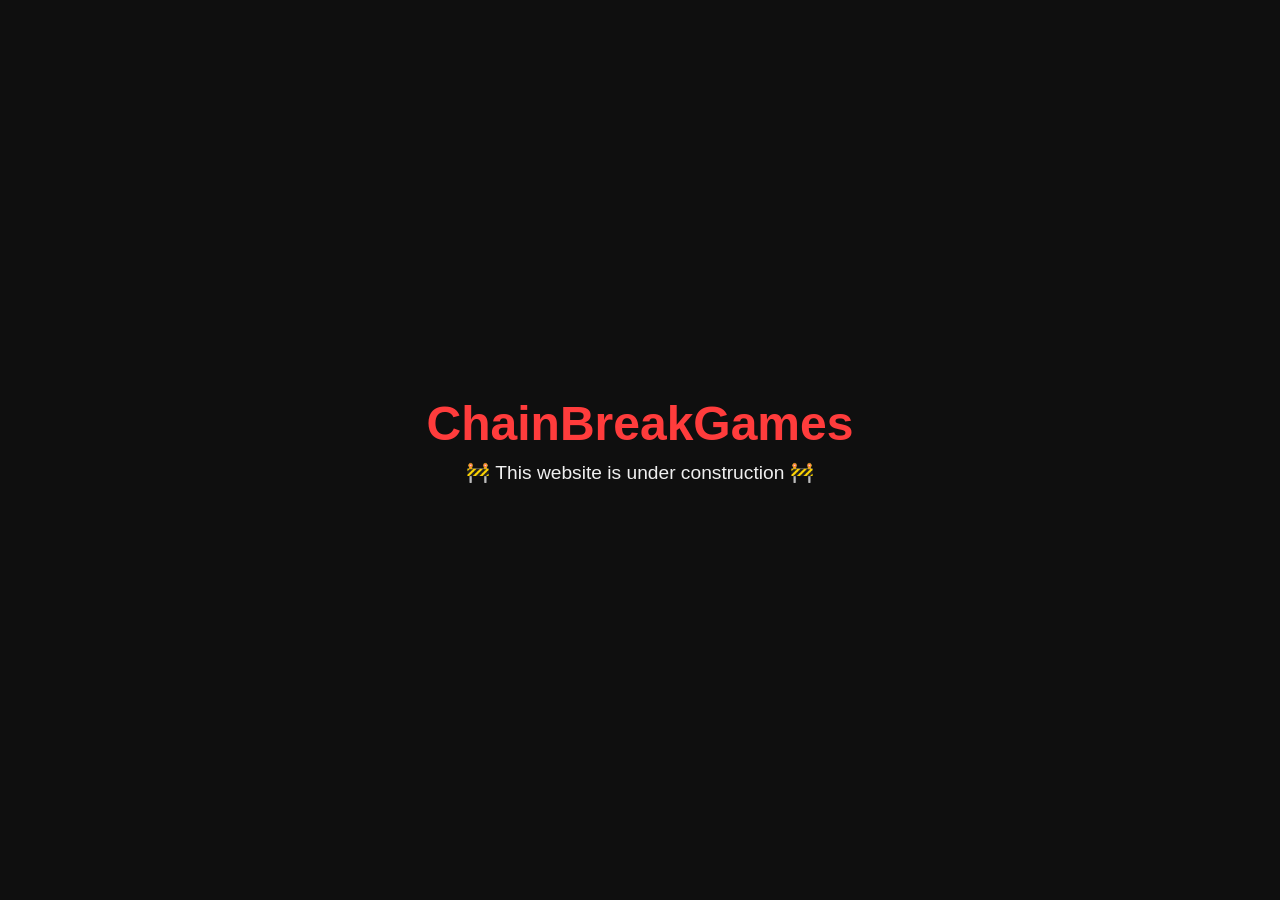
==== index.html @ bbbb52c6 "Create index.html" ====
<!DOCTYPE html>
<html lang="en">
<head>
  <meta charset="UTF-8" />
  <meta name="viewport" content="width=device-width, initial-scale=1.0"/>
  <title>ChainBreakGames | Under Construction</title>
  <style>
    body {
      margin: 0;
      font-family: Arial, sans-serif;
      background: #0f0f0f;
      color: #f0f0f0;
      display: flex;
      justify-content: center;
      align-items: center;
      height: 100vh;
      flex-direction: column;
    }

    h1 {
      font-size: 3em;
      margin: 0;
      color: #ff3c3c;
    }

    p {
      font-size: 1.2em;
      margin-top: 10px;
    }

    .blinker {
      animation: blink 1.2s infinite;
    }

    @keyframes blink {
      0%, 100% { opacity: 1; }
      50% { opacity: 0; }
    }
  </style>
</head>
<body>
  <h1>ChainBreakGames</h1>
  <p class="blinker">🚧 This website is under construction 🚧</p>
</body>
</html>
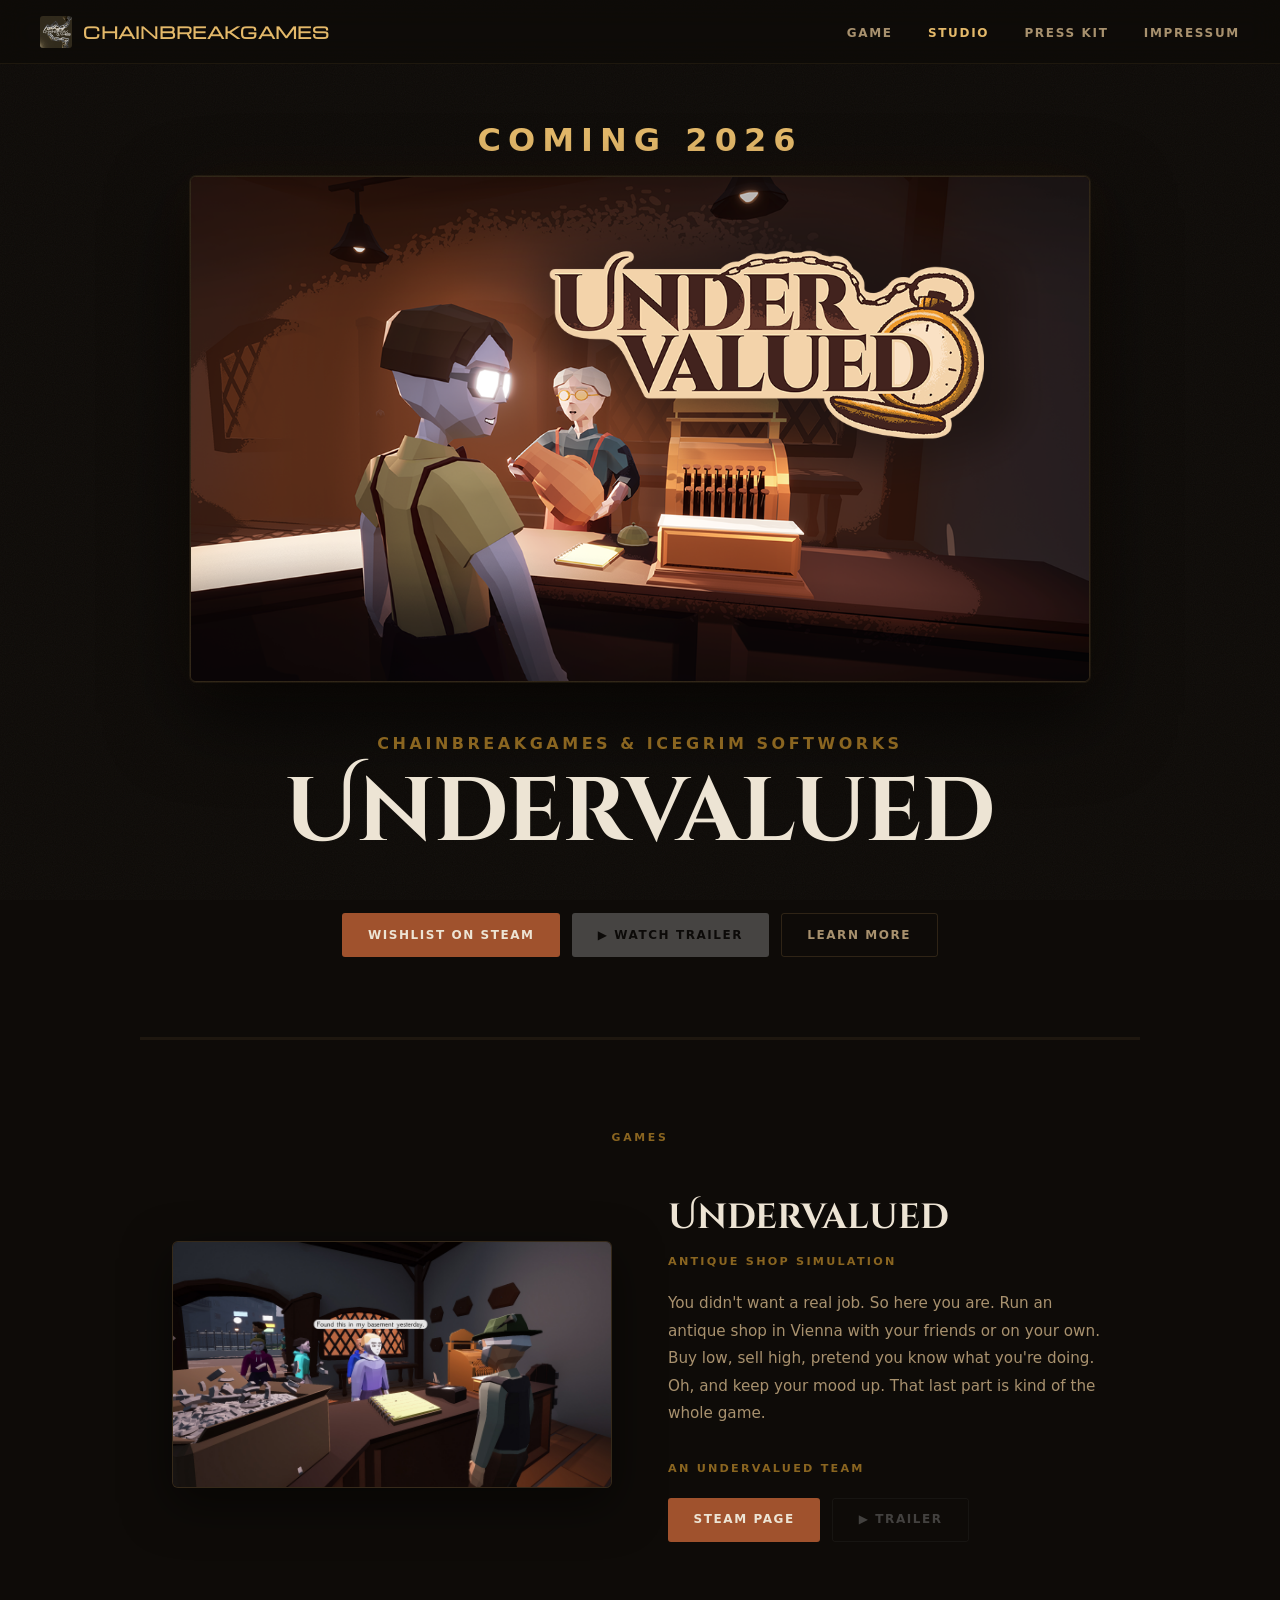
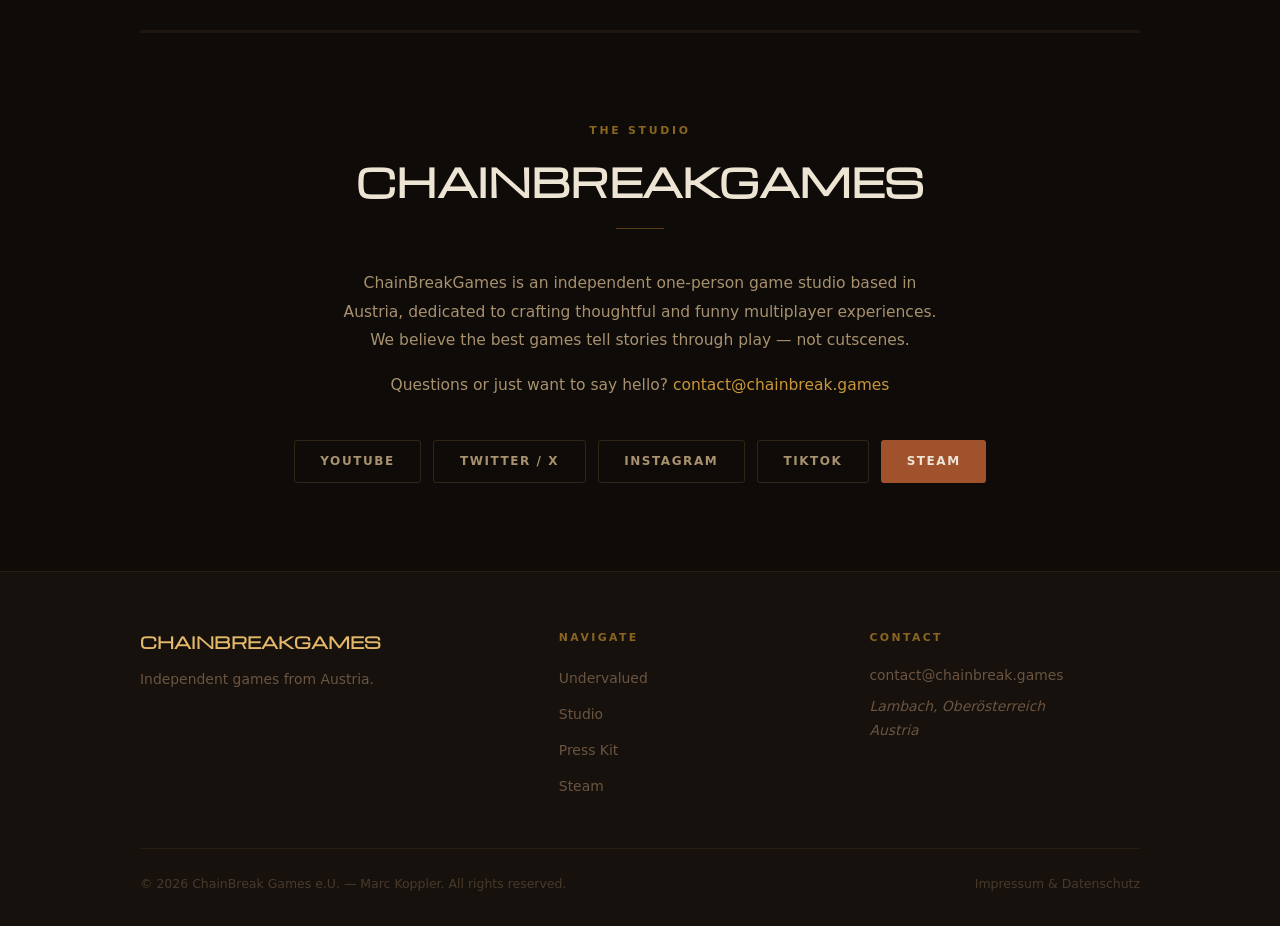
==== commit c4edc369: "Prepare for game announcement" ====
--- a/index.html
+++ b/index.html
@@ -2,44 +2,199 @@
 <html lang="en">
 <head>
   <meta charset="UTF-8" />
-  <meta name="viewport" content="width=device-width, initial-scale=1.0"/>
-  <title>ChainBreakGames | Under Construction</title>
-  <style>
-    body {
-      margin: 0;
-      font-family: Arial, sans-serif;
-      background: #0f0f0f;
-      color: #f0f0f0;
-      display: flex;
-      justify-content: center;
-      align-items: center;
-      height: 100vh;
-      flex-direction: column;
-    }
-
-    h1 {
-      font-size: 3em;
-      margin: 0;
-      color: #ff3c3c;
-    }
-
-    p {
-      font-size: 1.2em;
-      margin-top: 10px;
-    }
-
-    .blinker {
-      animation: blink 1.2s infinite;
-    }
-
-    @keyframes blink {
-      0%, 100% { opacity: 1; }
-      50% { opacity: 0; }
-    }
-  </style>
+  <meta name="viewport" content="width=device-width, initial-scale=1.0" />
+  <title>ChainBreakGames — Indie Game Studio</title>
+  <meta name="description" content="ChainBreak Games e.U. is an independent game studio from Austria. Makers of Undervalued — an antique shop simulation game." />
+  <meta name="author" content="Marc Koppler — ChainBreak Games e.U." />
+
+  <!-- Open Graph (Steam / social link previews) -->
+  <meta property="og:title"       content="CHAINBREAKGAMES" />
+  <meta property="og:description" content="Independent game studio from Austria. Makers of Undervalued." />
+  <meta property="og:image"       content="assets/banner-16x9.png" />
+  <meta property="og:type"        content="website" />
+
+  <!-- Icons -->
+  <link rel="icon"             type="image/png" sizes="32x32" href="assets/cbg-logo-simple.png" />
+  <link rel="apple-touch-icon"                               href="assets/cbg-logo-simple.png" />
+
+  <link rel="stylesheet" href="css/style.css" />
 </head>
+
 <body>
-  <h1>ChainBreakGames</h1>
-  <p class="blinker">🚧 This website is under construction 🚧</p>
+
+<!-- ══════════════════════════════════
+     NAV
+══════════════════════════════════ -->
+<nav class="nav" aria-label="Main navigation">
+  <a href="index.html" class="nav__logo" aria-label="ChainBreakGames — home">
+    <img src="assets/cbg-logo.png" alt="" class="nav__logo-img"
+         onerror="this.outerHTML='<div class=\'nav__logo-img nav__logo-img--fallback\'>CBG</div>'" />
+    <span class="nav__logo-text company-name">CHAINBREAKGAMES</span>
+  </a>
+
+  <ul class="nav__links" role="list">
+    <li><a href="#game">Game</a></li>
+    <li><a href="#about">Studio</a></li>
+    <li><a href="presskit.html">Press Kit</a></li>
+    <li><a href="impressum.html">Impressum</a></li>
+  </ul>
+
+  <button class="nav__hamburger" aria-label="Toggle menu" aria-expanded="false">
+    <span></span><span></span><span></span>
+  </button>
+</nav>
+
+
+<!-- ══════════════════════════════════
+     HERO
+══════════════════════════════════ -->
+<main>
+  <section class="hero" aria-label="Hero — Undervalued">
+    <h1 class="hero__announcement fade-up delay-1">Coming 2026</h1>
+
+    <div class="hero__banner fade-up">
+      <img src="assets/undervalued_game_banner.png" alt="Undervalued — antique shop game"
+           onerror="this.parentNode.innerHTML='<div class=\'hero__banner-placeholder\'><span>Game Banner</span><span style=\'font-size:0.7rem;opacity:0.4;letter-spacing:0.12em;\'>assets/banner-16x9.png</span></div>'" />
+    </div>
+
+    <p class="hero__eyebrow fade-up delay-1">CHAINBREAKGAMES &amp; Icegrim Softworks</p>
+    <h1 class="hero__title fade-up delay-2 game-name">Undervalued</h1>
+    <p class="hero__tagline fade-up delay-3">
+      
+    </p>
+
+    <div class="hero__ctas fade-up delay-4">
+      <a href="https://store.steampowered.com/app/4747920/Undervalued" class="btn btn--steam">
+        Wishlist on Steam
+      </a>
+      <!--TODO Implement Trailer-->
+      <a href="#" class="btn btn--primary disabled">
+        ▶ Watch Trailer
+      </a>
+      <a href="#game" class="btn btn--ghost">
+        Learn More
+      </a>
+    </div>
+
+  </section>
+
+  <hr class="section__rule" />
+
+  <!-- ══════════════════════════════════
+       GAME
+  ══════════════════════════════════ -->
+  <section class="section" id="game" aria-label="Undervalued — game details">
+    <p class="section__label">Games</p>
+
+    <div class="game__layout">
+      <div class="game__image-wrap">
+        <img src="assets/undervalued-screenshot.jpg" alt="Undervalued gameplay screenshot"
+             onerror="this.parentNode.innerHTML='<div class=\'game__image-placeholder\'><span>Screenshot</span><span style=\'font-size:0.7rem;opacity:0.4;letter-spacing:0.12em;\'>assets/screenshot-01.png</span></div>'" />
+      </div>
+
+      <div>
+        <h3 class="game__title game-name">Undervalued</h3>
+        <p class="game__genre">Antique Shop Simulation</p>
+        <p class="game__desc">
+          You didn't want a real job.
+          So here you are. Run an antique shop in Vienna with your friends or on your own.
+          Buy low, sell high, pretend you know what you're doing.
+          Oh, and keep your mood up. That last part is kind of the whole game.
+        </p>
+        <p class="game__genre">An Undervalued Team</p>
+        <div class="game__ctas">
+          <a href="https://store.steampowered.com/app/4747920/Undervalued" class="btn btn--steam">
+            Steam Page
+          </a>
+          <a href="#" class="btn btn--ghost disabled">▶ Trailer</a>
+        </div>
+      </div>
+    </div>
+  </section>
+
+  <hr class="section__rule" />
+
+  <!-- ══════════════════════════════════
+       ABOUT
+  ══════════════════════════════════ -->
+  <section class="section" id="about" aria-label="About CHAINBREAKGAMES">
+    <p class="section__label">The Studio</p>
+    <h2 class="section__title company-name">CHAINBREAKGAMES</h2>
+    <div class="divider"></div>
+
+    <p class="about__body">
+      ChainBreakGames is an independent one-person game studio based in Austria,
+      dedicated to crafting thoughtful and funny multiplayer experiences. We believe
+      the best games tell stories through play — not cutscenes.
+    </p>
+    <p class="about__body">
+      Questions or just want to say hello?
+      <a href="mailto:contact@chainbreak.games" class="about__contact-link">contact@chainbreak.games</a>
+    </p>
+
+    <div class="about__socials">
+      <a href="https://www.youtube.com/@ChainBreakGames" class="btn btn--ghost">
+        Youtube
+      </a>
+      <a href="https://x.com/ChainBreakAT" class="btn btn--ghost">
+        Twitter / X
+      </a>
+      <a href="#" class="btn btn--ghost">
+        Instagram
+      </a>
+      <a href="https://www.tiktok.com/@chainbreakgames" class="btn btn--ghost">
+        TikTok
+      </a>
+      <a href="https://store.steampowered.com/app/4747920/Undervalued" class="btn btn--steam">
+        STEAM
+      </a>
+    </div>
+  </section>
+
+</main>
+
+
+<!-- ══════════════════════════════════
+     FOOTER
+══════════════════════════════════ -->
+<footer class="footer">
+  <div class="footer__inner">
+
+    <div class="footer__col">
+      <div class="footer__logo">
+        <span class="footer__logo-text company-name">CHAINBREAKGAMES</span>
+      </div>
+      <p class="footer__tagline">Independent games from Austria.</p>
+    </div>
+
+    <div class="footer__col">
+      <h4>Navigate</h4>
+      <ul>
+        <li><a href="#game">Undervalued</a></li>
+        <li><a href="#about">Studio</a></li>
+        <li><a href="presskit.html">Press Kit</a></li>
+        <li><a href="#">Steam</a></li>
+      </ul>
+    </div>
+
+    <div class="footer__col">
+      <h4>Contact</h4>
+      <p>
+        <a href="mailto:contact@chainbreak.games">contact@chainbreak.games</a>
+      </p>
+      <p style="margin-top:0.5rem; font-style:italic;">
+        Lambach, Oberösterreich<br />Austria
+      </p>
+    </div>
+
+  </div>
+
+  <div class="footer__bottom">
+    <p>© <span id="copyright-year"></span> ChainBreak Games e.U. — Marc Koppler. All rights reserved.</p>
+    <a href="impressum.html">Impressum &amp; Datenschutz</a>
+  </div>
+</footer>
+
+<script src="js/main.js"></script>
 </body>
 </html>
--- a/css/style.css
+++ b/css/style.css
@@ -0,0 +1,715 @@
+/* ═══════════════════════════════════════════════════════
+   ChainBreak Games — style.css
+   ═══════════════════════════════════════════════════════
+
+   FONTS
+   ─────
+   Replace the two @font-face blocks (or Google Fonts imports)
+   below with your actual typefaces.
+
+   DISPLAY_FONT  → used for headings, titles, game name
+   BODY_FONT     → used for all body copy, nav, buttons
+
+   Example (Google Fonts):
+     @import url('https://fonts.googleapis.com/css2?family=YourFont:wght@400;600&display=swap');
+   Then update the --font-display and --font-body variables.
+═══════════════════════════════════════════════════════ */
+
+@font-face {
+    font-family: "CBG-Font";
+    src: url("../assets/Michroma-Regular.ttf") format("truetype");
+}
+
+@font-face {
+    font-family: "Undervalued-Font";
+    src: url("../assets/CinzelDecorative-Bold.ttf") format("truetype");
+}
+
+.company-name {
+    font-family: "CBG-Font", sans-serif !important;
+}
+
+.game-name {
+    font-family: "Undervalued-Font", sans-serif !important;
+}
+
+a.disabled {
+    pointer-events: none;
+    opacity: 0.4;
+    cursor: not-allowed;
+    filter: grayscale(100%);
+}
+
+
+/* ── TOKENS ────────────────────────────────────────── */
+:root {
+  /* TODO: swap font names after replacing imports above */
+  --font-display: 'Playfair Display', Georgia, serif;   /* DISPLAY_FONT */
+  --font-body:    'Lato', system-ui, sans-serif;        /* BODY_FONT    */
+
+  /* Dark antique palette */
+  --bg-base:       #0E0B08;
+  --bg-surface:    #16110C;
+  --bg-raised:     #1E1710;
+  --bg-hover:      #261E14;
+
+  --border-subtle: rgba(180, 140, 80, 0.10);
+  --border-mid:    rgba(180, 140, 80, 0.20);
+  --border-strong: rgba(180, 140, 80, 0.35);
+
+  --gold:          #C9973A;
+  --gold-light:    #E4B96A;
+  --gold-dim:      #8A6520;
+
+  --text-primary:  #EDE4D4;
+  --text-secondary:#A8916E;
+  --text-muted:    #6B5540;
+
+  --accent:        #A0522D;
+  --accent-hover:  #C46A2E;
+
+  /* Layout */
+  --max-w:         1000px;
+  --radius-sm:     3px;
+  --radius-md:     6px;
+  --radius-lg:     10px;
+
+  /* Transitions */
+  --t-fast:        0.18s ease;
+  --t-mid:         0.3s ease;
+}
+
+
+/* ── RESET & BASE ───────────────────────────────────── */
+*, *::before, *::after { box-sizing: border-box; margin: 0; padding: 0; }
+
+html { scroll-behavior: smooth; }
+
+body {
+  font-family: var(--font-body);
+  background-color: var(--bg-base);
+  color: var(--text-primary);
+  font-size: 16px;
+  line-height: 1.75;
+  overflow-x: hidden;
+  -webkit-font-smoothing: antialiased;
+}
+
+img { display: block; max-width: 100%; }
+a { color: inherit; }
+
+
+/* ── GRAIN OVERLAY ─────────────────────────────────── */
+body::before {
+  content: '';
+  position: fixed;
+  inset: 0;
+  background-image: url("data:image/svg+xml,%3Csvg xmlns='http://www.w3.org/2000/svg' width='200' height='200'%3E%3Cfilter id='n'%3E%3CfeTurbulence type='fractalNoise' baseFrequency='0.9' numOctaves='4' stitchTiles='stitch'/%3E%3C/filter%3E%3Crect width='200' height='200' filter='url(%23n)' opacity='0.035'/%3E%3C/svg%3E");
+  pointer-events: none;
+  z-index: 0;
+}
+
+/* ensure all sections sit above grain */
+nav, main, footer, section, .page-header { position: relative; z-index: 1; }
+
+
+/* ── NAV ────────────────────────────────────────────── */
+.nav {
+  position: fixed;
+  top: 0; left: 0; right: 0;
+  z-index: 100;
+  display: flex;
+  align-items: center;
+  justify-content: space-between;
+  padding: 0 2.5rem;
+  height: 64px;
+  background: rgba(14, 11, 8, 0.82);
+  backdrop-filter: blur(14px);
+  -webkit-backdrop-filter: blur(14px);
+  border-bottom: 1px solid var(--border-subtle);
+}
+
+.nav__logo {
+  display: flex;
+  align-items: center;
+  gap: 0.7rem;
+  text-decoration: none;
+}
+
+.nav__logo-img {
+  width: 32px; height: 32px;
+  object-fit: contain;
+  border-radius: var(--radius-sm);
+  opacity: 0.9;
+}
+
+.nav__logo-img--fallback {
+  width: 32px; height: 32px;
+  border-radius: var(--radius-sm);
+  background: var(--bg-raised);
+  border: 1px solid var(--border-mid);
+  display: flex; align-items: center; justify-content: center;
+  font-size: 0.7rem;
+  color: var(--text-muted);
+}
+
+.nav__logo-text {
+  font-family: var(--font-display);
+  font-size: 1rem;
+  font-weight: 600;
+  color: var(--gold-light);
+  letter-spacing: 0.02em;
+}
+
+.nav__links {
+  display: flex;
+  gap: 2.2rem;
+  list-style: none;
+}
+
+.nav__links a {
+  font-size: 0.75rem;
+  font-weight: 700;
+  letter-spacing: 0.14em;
+  text-transform: uppercase;
+  color: var(--text-secondary);
+  text-decoration: none;
+  transition: color var(--t-fast);
+}
+
+.nav__links a:hover,
+.nav__links a.active { color: var(--gold-light); }
+
+.nav__hamburger {
+  display: none;
+  flex-direction: column;
+  gap: 5px;
+  background: none;
+  border: none;
+  cursor: pointer;
+  padding: 4px;
+}
+
+.nav__hamburger span {
+  display: block;
+  width: 22px; height: 1.5px;
+  background: var(--text-secondary);
+  transition: var(--t-fast);
+}
+
+
+/* ── BUTTONS ────────────────────────────────────────── */
+.btn {
+  display: inline-flex;
+  align-items: center;
+  gap: 0.45rem;
+  padding: 0.65rem 1.6rem;
+  border-radius: var(--radius-sm);
+  font-family: var(--font-body);
+  font-size: 0.75rem;
+  font-weight: 700;
+  letter-spacing: 0.13em;
+  text-transform: uppercase;
+  text-decoration: none;
+  cursor: pointer;
+  border: none;
+  transition: background var(--t-fast), color var(--t-fast), transform var(--t-fast), border-color var(--t-fast);
+}
+
+.btn:active { transform: scale(0.97); }
+
+.btn--primary {
+  background: var(--gold);
+  color: var(--bg-base);
+}
+.btn--primary:hover { background: var(--gold-light); }
+
+.btn--ghost {
+  background: transparent;
+  color: var(--text-secondary);
+  border: 1px solid var(--border-mid);
+}
+.btn--ghost:hover {
+  color: var(--gold-light);
+  border-color: var(--border-strong);
+  background: var(--bg-hover);
+}
+
+.btn--steam {
+  background: var(--accent);
+  color: var(--text-primary);
+}
+.btn--steam:hover { background: var(--accent-hover); }
+
+.btn__icon {
+  width: 14px; height: 14px;
+  fill: currentColor;
+  flex-shrink: 0;
+}
+
+.btn__icon__extended {
+  filter: brightness(0) invert(1);
+  width: auto;
+  height: 50px;
+}
+
+
+/* ── HERO ───────────────────────────────────────────── */
+
+.hero__announcement {
+  font-size: 2rem;
+  font-weight: 700;
+  letter-spacing: 0.22em;
+  text-transform: uppercase;
+  color: var(--gold-light);
+  margin-bottom: 0.5rem;
+}
+
+.hero {
+  min-height: 100vh;
+  display: flex;
+  flex-direction: column;
+  align-items: center;
+  justify-content: center;
+  text-align: center;
+  padding: 7rem 2rem 5rem;
+  gap: 0;
+}
+
+.hero__banner {
+  width: 100%;
+  max-width: 900px;
+  aspect-ratio: 16 / 9;
+  border-radius: var(--radius-md);
+  overflow: hidden;
+  margin-bottom: 3rem;
+  border: 1px solid var(--border-mid);
+  box-shadow:
+    0 0 0 1px var(--border-subtle),
+    0 32px 80px rgba(0, 0, 0, 0.7),
+    0 0 60px rgba(180, 120, 40, 0.07);
+}
+
+.hero__banner img {
+  width: 100%; height: 100%;
+  object-fit: cover;
+}
+
+.hero__banner-placeholder {
+  width: 100%; height: 100%;
+  background: var(--bg-surface);
+  display: flex;
+  flex-direction: column;
+  align-items: center;
+  justify-content: center;
+  gap: 0.5rem;
+  border: 2px dashed var(--border-mid);
+  border-radius: var(--radius-md);
+}
+
+.hero__banner-placeholder span {
+  font-size: 0.75rem;
+  letter-spacing: 0.18em;
+  text-transform: uppercase;
+  color: var(--text-muted);
+}
+
+.hero__eyebrow {
+  font-size: 1rem;
+  font-weight: 700;
+  letter-spacing: 0.22em;
+  text-transform: uppercase;
+  color: var(--gold-dim);
+  margin-bottom: 0.5rem;
+}
+
+.hero__title {
+  font-family: var(--font-display);
+  font-size: clamp(3rem, 7vw, 6rem);
+  font-weight: 600;
+  color: var(--text-primary);
+  line-height: 1.05;
+  letter-spacing: -0.01em;
+  margin-bottom: 0.8rem;
+}
+
+.hero__tagline {
+  font-family: var(--font-display);
+  font-style: italic;
+  font-size: clamp(1rem, 2vw, 1.25rem);
+  color: var(--text-secondary);
+  max-width: 480px;
+  margin: 0 auto 2.5rem;
+}
+
+.hero__ctas {
+  display: flex;
+  gap: 0.75rem;
+  flex-wrap: wrap;
+  justify-content: center;
+}
+
+
+/* ── SECTION SHARED ─────────────────────────────────── */
+.section {
+  padding: 5.5rem 2rem;
+  max-width: var(--max-w);
+  margin: 0 auto;
+}
+
+.section__label {
+  font-size: 0.68rem;
+  font-weight: 700;
+  letter-spacing: 0.25em;
+  text-transform: uppercase;
+  color: var(--gold-dim);
+  text-align: center;
+  margin-bottom: 0.5rem;
+}
+
+.section__title {
+  font-family: var(--font-display);
+  font-size: clamp(1.6rem, 3vw, 2.4rem);
+  font-weight: 600;
+  color: var(--text-primary);
+  text-align: center;
+  margin-bottom: 0.8rem;
+}
+
+.section__rule {
+  border: none;
+  border-top: 3px solid var(--border-subtle);
+  max-width: var(--max-w);
+  margin: 0 auto;
+}
+
+.divider {
+  width: 48px;
+  height: 1px;
+  background: var(--gold-dim);
+  margin: 0 auto 2.5rem;
+  opacity: 0.6;
+}
+
+
+/* ── GAME SECTION ───────────────────────────────────── */
+.game__layout {
+  display: grid;
+  grid-template-columns: 1fr 1fr;
+  gap: 3.5rem;
+  align-items: center;
+  margin-top: 2.5rem;
+}
+
+.game__image-wrap {
+  aspect-ratio: 16 / 9;
+  border-radius: var(--radius-md);
+  overflow: hidden;
+  border: 1px solid var(--border-mid);
+  box-shadow: 0 16px 48px rgba(0,0,0,0.5);
+  background: var(--bg-surface);
+}
+
+.game__image-wrap img {
+  width: 100%; height: 100%;
+  object-fit: cover;
+  transition: transform 0.5s ease;
+}
+
+.game__image-wrap:hover img { transform: scale(1.03); }
+
+.game__image-placeholder {
+  width: 100%; height: 100%;
+  display: flex;
+  flex-direction: column;
+  align-items: center;
+  justify-content: center;
+  gap: 0.5rem;
+  border: 2px dashed var(--border-subtle);
+}
+
+.game__image-placeholder span {
+  font-size: 0.72rem;
+  letter-spacing: 0.15em;
+  text-transform: uppercase;
+  color: var(--text-muted);
+}
+
+.game__title {
+  font-family: var(--font-display);
+  font-size: 2.2rem;
+  font-weight: 600;
+  color: var(--text-primary);
+  margin-bottom: 0.2rem;
+}
+
+.game__genre {
+  font-size: 0.7rem;
+  font-weight: 700;
+  letter-spacing: 0.2em;
+  text-transform: uppercase;
+  color: var(--gold-dim);
+  margin-bottom: 1.2rem;
+}
+
+.game__credits {
+  font-size: 0.5rem;
+  font-weight: 700;
+  letter-spacing: 0.2em;
+  text-transform: uppercase;
+  color: var(--gold-dim);
+  margin-bottom: 1.2rem;
+}
+
+.game__desc {
+  font-size: 0.95rem;
+  color: var(--text-secondary);
+  line-height: 1.8;
+  margin-bottom: 2rem;
+}
+
+.game__ctas {
+  display: flex;
+  gap: 0.75rem;
+  flex-wrap: wrap;
+}
+
+
+/* ── ABOUT SECTION ──────────────────────────────────── */
+.about__body {
+  max-width: 600px;
+  margin: 1.5rem auto 0;
+  text-align: center;
+  font-size: 0.97rem;
+  color: var(--text-secondary);
+  line-height: 1.85;
+}
+
+.about__body + .about__body { margin-top: 1rem; }
+
+.about__socials {
+  display: flex;
+  justify-content: center;
+  gap: 0.75rem;
+  flex-wrap: wrap;
+  margin-top: 2.5rem;
+}
+
+.about__contact-link {
+  color: var(--gold);
+  text-decoration: none;
+  transition: color var(--t-fast);
+}
+.about__contact-link:hover { color: var(--gold-light); }
+
+
+/* ── FOOTER ─────────────────────────────────────────── */
+.footer {
+  background: var(--bg-surface);
+  border-top: 1px solid var(--border-subtle);
+  padding: 3.5rem 2rem 2rem;
+}
+
+.footer__inner {
+  max-width: var(--max-w);
+  margin: 0 auto;
+  display: grid;
+  grid-template-columns: 1.4fr 1fr 1fr;
+  gap: 2.5rem;
+  margin-bottom: 2.5rem;
+}
+
+.footer__logo {
+  display: flex;
+  align-items: center;
+  gap: 0.7rem;
+  margin-bottom: 0.75rem;
+}
+
+.footer__logo img {
+  width: 32px; height: 32px;
+  object-fit: contain;
+  border-radius: var(--radius-sm);
+  opacity: 0.85;
+}
+
+.footer__logo-text {
+  font-family: var(--font-display);
+  font-size: 1rem;
+  font-weight: 600;
+  color: var(--gold-light);
+}
+
+.footer__tagline {
+  font-size: 0.85rem;
+  color: var(--text-muted);
+}
+
+.footer__col h4 {
+  font-size: 0.68rem;
+  font-weight: 700;
+  letter-spacing: 0.22em;
+  text-transform: uppercase;
+  color: var(--gold-dim);
+  margin-bottom: 1rem;
+}
+
+.footer__col ul { list-style: none; }
+.footer__col li { margin-bottom: 0.5rem; }
+
+.footer__col a {
+  font-size: 0.87rem;
+  color: var(--text-muted);
+  text-decoration: none;
+  transition: color var(--t-fast);
+}
+
+.footer__col a:hover { color: var(--text-secondary); }
+
+.footer__col p {
+  font-size: 0.87rem;
+  color: var(--text-muted);
+  line-height: 1.7;
+}
+
+.footer__bottom {
+  max-width: var(--max-w);
+  margin: 0 auto;
+  padding-top: 1.5rem;
+  border-top: 1px solid var(--border-subtle);
+  display: flex;
+  justify-content: space-between;
+  align-items: center;
+  flex-wrap: wrap;
+  gap: 0.75rem;
+}
+
+.footer__bottom p,
+.footer__bottom a {
+  font-size: 0.78rem;
+  color: var(--text-muted);
+  text-decoration: none;
+  opacity: 0.6;
+  transition: opacity var(--t-fast);
+}
+.footer__bottom a:hover { opacity: 1; }
+
+
+/* ── IMPRESSUM PAGE ─────────────────────────────────── */
+.page-header {
+  padding: 8rem 2rem 3rem;
+  max-width: var(--max-w);
+  margin: 0 auto;
+}
+
+.back-link {
+  display: inline-flex;
+  align-items: center;
+  gap: 0.4rem;
+  font-size: 0.75rem;
+  font-weight: 700;
+  letter-spacing: 0.12em;
+  text-transform: uppercase;
+  color: var(--text-muted);
+  text-decoration: none;
+  margin-bottom: 2.5rem;
+  transition: color var(--t-fast);
+}
+.back-link:hover { color: var(--gold); }
+.back-link::before { content: '←'; }
+
+.impressum-content {
+  max-width: 680px;
+  margin: 0 auto;
+  padding: 0 2rem 5rem;
+}
+
+.impressum-content h1 {
+  font-family: var(--font-display);
+  font-size: 2.2rem;
+  font-weight: 600;
+  color: var(--text-primary);
+  margin-bottom: 0.4rem;
+}
+
+.impressum-content .subtitle {
+  font-size: 0.87rem;
+  color: var(--text-muted);
+  margin-bottom: 2.5rem;
+}
+
+.impressum-content h2 {
+  font-family: var(--font-display);
+  font-size: 1.1rem;
+  font-weight: 600;
+  color: var(--gold-light);
+  margin: 2.2rem 0 0.6rem;
+  padding-bottom: 0.5rem;
+  border-bottom: 1px solid var(--border-subtle);
+}
+
+.impressum-content p,
+.impressum-content li {
+  font-size: 0.92rem;
+  color: var(--text-secondary);
+  line-height: 1.8;
+}
+
+.impressum-content ul {
+  padding-left: 1.2rem;
+  margin-top: 0.4rem;
+}
+
+.impressum-content a {
+  color: var(--gold);
+  text-decoration: none;
+  transition: color var(--t-fast);
+}
+.impressum-content a:hover { color: var(--gold-light); }
+
+.impressum-content p + p { margin-top: 0.6rem; }
+
+
+/* ── FADE-IN ANIMATION ──────────────────────────────── */
+.fade-up {
+  opacity: 0;
+  transform: translateY(20px);
+  animation: fadeUp 0.65s ease forwards;
+}
+.delay-1 { animation-delay: 0.1s; }
+.delay-2 { animation-delay: 0.22s; }
+.delay-3 { animation-delay: 0.36s; }
+.delay-4 { animation-delay: 0.5s; }
+.delay-5 { animation-delay: 0.64s; }
+
+@keyframes fadeUp {
+  to { opacity: 1; transform: translateY(0); }
+}
+
+
+/* ── RESPONSIVE ─────────────────────────────────────── */
+@media (max-width: 768px) {
+  .nav { padding: 0 1.25rem; }
+
+  .nav__links { display: none; }
+  .nav__links.open {
+    display: flex;
+    flex-direction: column;
+    position: fixed;
+    top: 64px; left: 0; right: 0;
+    background: var(--bg-surface);
+    border-bottom: 1px solid var(--border-subtle);
+    padding: 1.5rem 1.25rem;
+    gap: 1.5rem;
+  }
+  .nav__hamburger { display: flex; }
+
+  .game__layout { grid-template-columns: 1fr; gap: 2rem; }
+  .footer__inner { grid-template-columns: 1fr; }
+  .footer__bottom { flex-direction: column; align-items: flex-start; }
+}
+
+@media (max-width: 480px) {
+  .hero__ctas { flex-direction: column; align-items: center; }
+  .game__ctas { flex-direction: column; }
+}
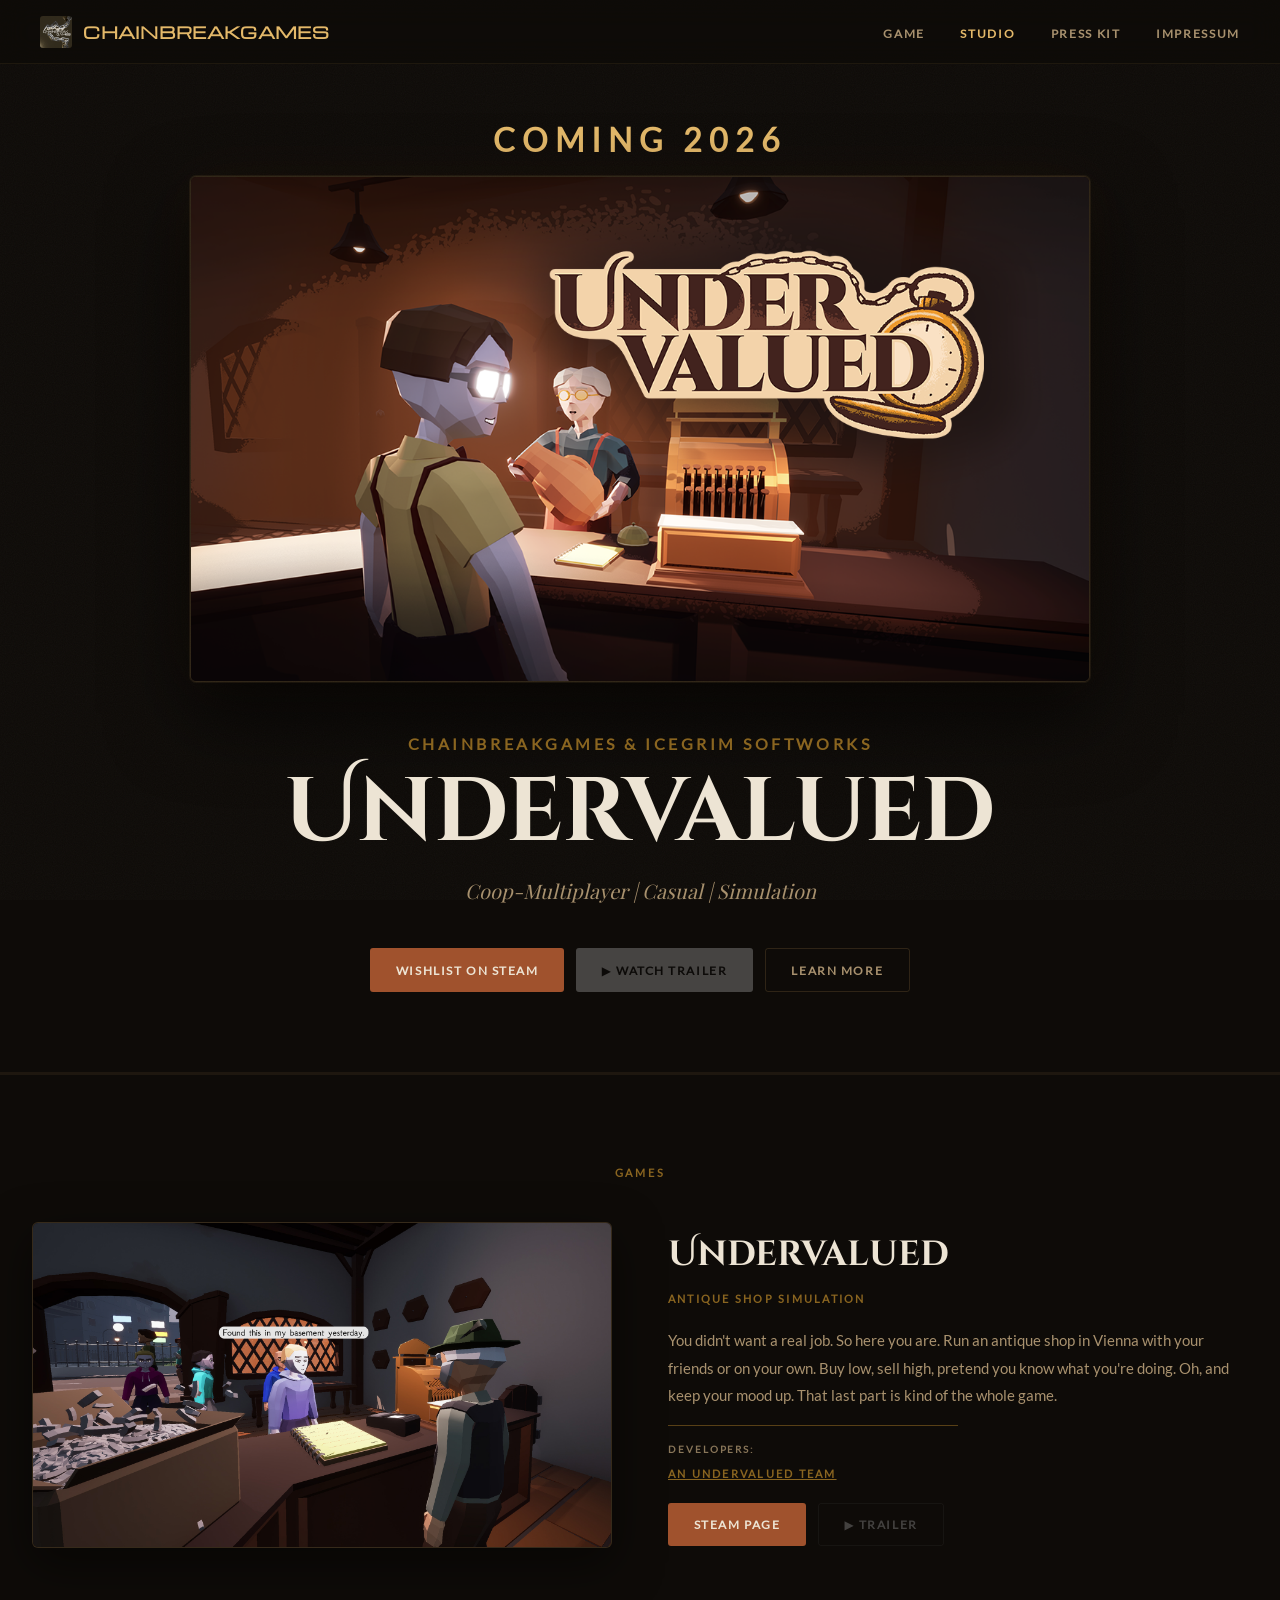
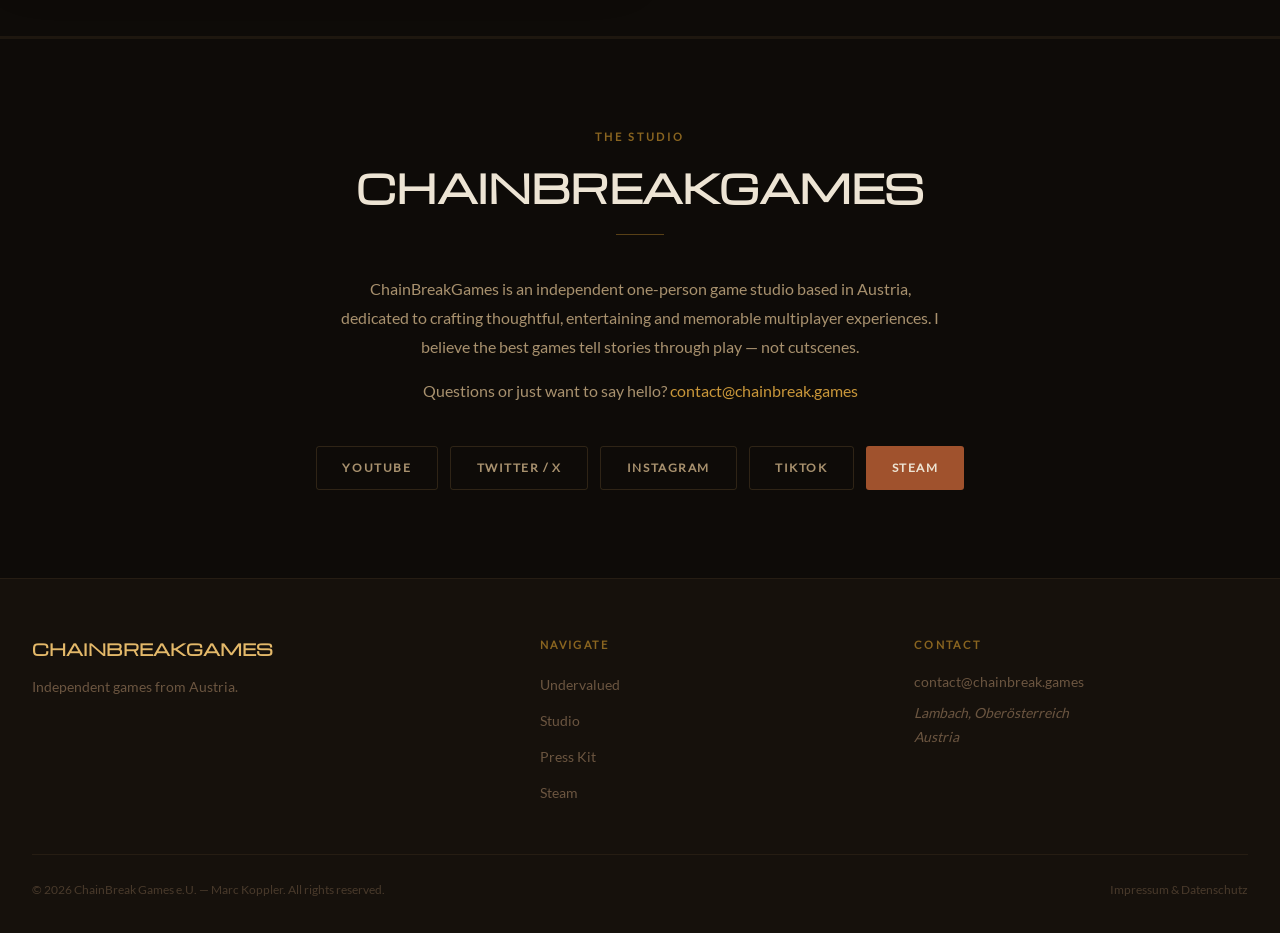
==== commit c9422d27: "Finalize site" ====
--- a/index.html
+++ b/index.html
@@ -3,19 +3,59 @@
 <head>
   <meta charset="UTF-8" />
   <meta name="viewport" content="width=device-width, initial-scale=1.0" />
-  <title>ChainBreakGames — Indie Game Studio</title>
-  <meta name="description" content="ChainBreak Games e.U. is an independent game studio from Austria. Makers of Undervalued — an antique shop simulation game." />
+  <title>ChainBreakGames — Indie Game Studio | Undervalued</title>
+  <meta name="description" content="ChainBreak Games e.U. is an independent game studio from Austria making Undervalued — an antique shop co-op simulation for PC." />
   <meta name="author" content="Marc Koppler — ChainBreak Games e.U." />
 
-  <!-- Open Graph (Steam / social link previews) -->
-  <meta property="og:title"       content="CHAINBREAKGAMES" />
-  <meta property="og:description" content="Independent game studio from Austria. Makers of Undervalued." />
-  <meta property="og:image"       content="assets/banner-16x9.png" />
+  <!-- Canonical -->
+  <link rel="canonical" href="https://chainbreak.games/index.html" />
+
+  <!-- Open Graph -->
+  <meta property="og:title"       content="ChainBreakGames — Indie Game Studio" />
+  <meta property="og:description" content="Independent game studio from Austria. Making Undervalued — an antique shop co-op simulation." />
+  <meta property="og:image"       content="https://chainbreak.games/assets/Games/Undervalued/undervalued_game_banner.png" />
+  <meta property="og:image:width"  content="1920" />
+  <meta property="og:image:height" content="1080" />
   <meta property="og:type"        content="website" />
+  <meta property="og:url"         content="https://chainbreak.games/index.html" />
+  <meta property="og:site_name"   content="ChainBreakGames" />
+  <meta property="og:locale"      content="en_US" />
+
+  <!-- Twitter / X -->
+  <meta name="twitter:card"        content="summary_large_image" />
+  <meta name="twitter:site"        content="@ChainBreakAT" />
+  <meta name="twitter:title"       content="ChainBreakGames — Indie Game Studio" />
+  <meta name="twitter:description" content="Independent game studio from Austria. Making Undervalued — an antique shop co-op simulation." />
+  <meta name="twitter:image"       content="https://chainbreak.games/assets/Games/Undervalued/undervalued_game_banner.png" />
+
+  <!-- Structured data -->
+  <script type="application/ld+json">
+  {
+    "@context": "https://schema.org",
+    "@type": "VideoGame",
+    "name": "Undervalued",
+    "description": "An antique shop management co-op game for 1–4 players about knowing what things are worth — and convincing someone else to agree.",
+    "genre": ["Casual", "Indie", "Simulation"],
+    "gamePlatform": "PC",
+    "operatingSystem": "Windows",
+    "applicationCategory": "Game",
+    "numberOfPlayers": { "@type": "QuantitativeValue", "minValue": 1, "maxValue": 4 },
+    "url": "https://store.steampowered.com/app/4747920/Undervalued",
+    "image": "https://chainbreak.games/assets/Games/Undervalued/undervalued_game_banner.png",
+    "publisher": {
+      "@type": "Organization",
+      "name": "ChainBreak Games e.U.",
+      "url": "https://chainbreak.games",
+      "logo": "https://chainbreak.games/assets/ChainBreakGames/cbg-logo.png",
+      "contactPoint": { "@type": "ContactPoint", "email": "contact@chainbreak.games" },
+      "address": { "@type": "PostalAddress", "addressLocality": "Lambach", "addressCountry": "AT" }
+    }
+  }
+  </script>
 
   <!-- Icons -->
-  <link rel="icon"             type="image/png" sizes="32x32" href="assets/cbg-logo-simple.png" />
-  <link rel="apple-touch-icon"                               href="assets/cbg-logo-simple.png" />
+  <link rel="icon"             type="image/png" sizes="32x32" href="assets/ChainBreakGames/cbg-logo-simple.png" />
+  <link rel="apple-touch-icon"                               href="assets/ChainBreakGames/cbg-logo-simple.png" />
 
   <link rel="stylesheet" href="css/style.css" />
 </head>
@@ -27,11 +67,10 @@
 ══════════════════════════════════ -->
 <nav class="nav" aria-label="Main navigation">
   <a href="index.html" class="nav__logo" aria-label="ChainBreakGames — home">
-    <img src="assets/cbg-logo.png" alt="" class="nav__logo-img"
+    <img src="assets/ChainBreakGames/cbg-logo.png" alt="" class="nav__logo-img"
          onerror="this.outerHTML='<div class=\'nav__logo-img nav__logo-img--fallback\'>CBG</div>'" />
     <span class="nav__logo-text company-name">CHAINBREAKGAMES</span>
   </a>
-
   <ul class="nav__links" role="list">
     <li><a href="#game">Game</a></li>
     <li><a href="#about">Studio</a></li>
@@ -50,24 +89,23 @@
 ══════════════════════════════════ -->
 <main>
   <section class="hero" aria-label="Hero — Undervalued">
-    <h1 class="hero__announcement fade-up delay-1">Coming 2026</h1>
-
-    <div class="hero__banner fade-up">
-      <img src="assets/undervalued_game_banner.png" alt="Undervalued — antique shop game"
+    <h1 class="hero__announcement fade-up">Coming 2026</h1>
+
+    <div class="hero__banner fade-up delay-1">
+      <img src="assets/Games/Undervalued/undervalued_game_banner.png" alt="Undervalued — antique shop game"
            onerror="this.parentNode.innerHTML='<div class=\'hero__banner-placeholder\'><span>Game Banner</span><span style=\'font-size:0.7rem;opacity:0.4;letter-spacing:0.12em;\'>assets/banner-16x9.png</span></div>'" />
     </div>
 
-    <p class="hero__eyebrow fade-up delay-1">CHAINBREAKGAMES &amp; Icegrim Softworks</p>
-    <h1 class="hero__title fade-up delay-2 game-name">Undervalued</h1>
-    <p class="hero__tagline fade-up delay-3">
-      
+    <p class="hero__eyebrow fade-up delay-2">CHAINBREAKGAMES &amp; Icegrim Softworks</p>
+    <h1 class="hero__title fade-up delay-3 game-name">Undervalued</h1>
+    <p class="hero__tagline fade-up delay-4">
+      Coop-Multiplayer | Casual | Simulation
     </p>
 
-    <div class="hero__ctas fade-up delay-4">
+    <div class="hero__ctas fade-up delay-5">
       <a href="https://store.steampowered.com/app/4747920/Undervalued" class="btn btn--steam">
         Wishlist on Steam
       </a>
-      <!--TODO Implement Trailer-->
       <a href="#" class="btn btn--primary disabled">
         ▶ Watch Trailer
       </a>
@@ -88,8 +126,11 @@
 
     <div class="game__layout">
       <div class="game__image-wrap">
-        <img src="assets/undervalued-screenshot.jpg" alt="Undervalued gameplay screenshot"
-             onerror="this.parentNode.innerHTML='<div class=\'game__image-placeholder\'><span>Screenshot</span><span style=\'font-size:0.7rem;opacity:0.4;letter-spacing:0.12em;\'>assets/screenshot-01.png</span></div>'" />
+        <div class="game__screenshots"
+            data-screenshots='["assets/Games/Undervalued/screenshot-1.jpg","assets/Games/Undervalued/screenshot-2.jpg","assets/Games/Undervalued/screenshot-3.jpg","assets/Games/Undervalued/screenshot-4.jpg","assets/Games/Undervalued/screenshot-5.jpg","assets/Games/Undervalued/screenshot-6.jpg"]'>
+          <button class="game__screenshot-arrow game__screenshot-arrow--left" aria-label="Previous screenshot">&#8249;</button>
+          <button class="game__screenshot-arrow game__screenshot-arrow--right" aria-label="Next screenshot">&#8250;</button>
+        </div>
       </div>
 
       <div>
@@ -101,7 +142,9 @@
           Buy low, sell high, pretend you know what you're doing.
           Oh, and keep your mood up. That last part is kind of the whole game.
         </p>
-        <p class="game__genre">An Undervalued Team</p>
+        <div class="divider-small"></div>
+        <p class="game__dev">Developers:</p>
+        <p class="game__team">An Undervalued Team</p>
         <div class="game__ctas">
           <a href="https://store.steampowered.com/app/4747920/Undervalued" class="btn btn--steam">
             Steam Page
@@ -124,7 +167,7 @@
 
     <p class="about__body">
       ChainBreakGames is an independent one-person game studio based in Austria,
-      dedicated to crafting thoughtful and funny multiplayer experiences. We believe
+      dedicated to crafting thoughtful, entertaining and memorable multiplayer experiences. I believe
       the best games tell stories through play — not cutscenes.
     </p>
     <p class="about__body">
@@ -139,13 +182,13 @@
       <a href="https://x.com/ChainBreakAT" class="btn btn--ghost">
         Twitter / X
       </a>
-      <a href="#" class="btn btn--ghost">
+      <a href="https://www.instagram.com/chainbreakgames" class="btn btn--ghost">
         Instagram
       </a>
       <a href="https://www.tiktok.com/@chainbreakgames" class="btn btn--ghost">
         TikTok
       </a>
-      <a href="https://store.steampowered.com/app/4747920/Undervalued" class="btn btn--steam">
+      <a href="https://store.steampowered.com/search/?publisher=ChainBreakGames" class="btn btn--steam">
         STEAM
       </a>
     </div>
@@ -197,4 +240,4 @@
 
 <script src="js/main.js"></script>
 </body>
-</html>
+</html>
--- a/css/style.css
+++ b/css/style.css
@@ -1,28 +1,21 @@
-/* ═══════════════════════════════════════════════════════
-   ChainBreak Games — style.css
-   ═══════════════════════════════════════════════════════
-
-   FONTS
-   ─────
-   Replace the two @font-face blocks (or Google Fonts imports)
-   below with your actual typefaces.
-
-   DISPLAY_FONT  → used for headings, titles, game name
-   BODY_FONT     → used for all body copy, nav, buttons
-
-   Example (Google Fonts):
-     @import url('https://fonts.googleapis.com/css2?family=YourFont:wght@400;600&display=swap');
-   Then update the --font-display and --font-body variables.
-═══════════════════════════════════════════════════════ */
-
 @font-face {
     font-family: "CBG-Font";
-    src: url("../assets/Michroma-Regular.ttf") format("truetype");
+    src: url("../assets/Fonts/Michroma-Regular.ttf") format("truetype");
 }
 
 @font-face {
     font-family: "Undervalued-Font";
-    src: url("../assets/CinzelDecorative-Bold.ttf") format("truetype");
+    src: url("../assets/Fonts/CinzelDecorative-Bold.ttf") format("truetype");
+}
+
+@font-face {
+    font-family: "Display-Font";
+    src: url("../assets/Fonts/PlayfairDisplay-Regular.ttf") format("truetype");
+}
+
+@font-face {
+    font-family: "Body-Font";
+    src: url("../assets/Fonts/Lato-Regular.ttf") format("truetype");
 }
 
 .company-name {
@@ -44,8 +37,8 @@
 /* ── TOKENS ────────────────────────────────────────── */
 :root {
   /* TODO: swap font names after replacing imports above */
-  --font-display: 'Playfair Display', Georgia, serif;   /* DISPLAY_FONT */
-  --font-body:    'Lato', system-ui, sans-serif;        /* BODY_FONT    */
+  --font-display: 'Display-Font', Georgia, serif;   /* DISPLAY_FONT */
+  --font-body:    'Body-Font', system-ui, sans-serif;        /* BODY_FONT    */
 
   /* Dark antique palette */
   --bg-base:       #0E0B08;
@@ -69,7 +62,7 @@
   --accent-hover:  #C46A2E;
 
   /* Layout */
-  --max-w:         1000px;
+  --max-w:         1500px;
   --radius-sm:     3px;
   --radius-md:     6px;
   --radius-lg:     10px;
@@ -391,8 +384,78 @@
   opacity: 0.6;
 }
 
+.divider-small {
+  width: 50%;
+  height: 1px;
+  background: var(--gold-dim);
+  margin: 0 0 1rem;
+  opacity: 0.6;
+}
+
 
 /* ── GAME SECTION ───────────────────────────────────── */
+.game__screenshots {
+  position: relative;
+  overflow: hidden;  /* this must be here and must actually clip */
+  cursor: default;
+  width: 100%;
+  transition: transform 0.2s ease;
+}
+
+.game__screenshot-slide {
+  display: flex;
+  width: 100%;
+  transition: transform 0.35s ease;
+}
+
+.game__screenshot-slide img {
+  min-width: 100%;
+  width: 100%;
+  object-fit: cover;
+  flex-shrink: 0;
+  display: block;
+}
+
+.game__screenshot-arrow {
+  display: flex;
+  padding: 0 0 2px 0;
+  position: absolute;
+  top: 50%;
+  transform: translateY(-50%);
+  opacity: 0;
+  pointer-events: none;
+  transition: opacity 0.2s ease;
+  background: rgba(0, 0, 0, 0.55);
+  color: #fff;
+  border: none;
+  width: 36px;
+  height: 36px;
+  border-radius: 50%;
+  font-size: 26px;
+  line-height: 1;
+  cursor: pointer;
+  display: flex;
+  align-items: center;
+  justify-content: center;
+  z-index: 10;
+}
+
+.game__screenshot-arrow--left  { left: 10px; }
+.game__screenshot-arrow--right { right: 10px; }
+
+.game__screenshots:hover .game__screenshot-arrow:not(.hidden) {
+  opacity: 1;
+  pointer-events: auto;
+}
+
+.game__screenshots:hover {
+  transform: scale(1.03);
+}
+
+.game__screenshot-arrow.hidden {
+  display: none;
+}
+
 .game__layout {
   display: grid;
   grid-template-columns: 1fr 1fr;
@@ -416,8 +479,6 @@
   transition: transform 0.5s ease;
 }
 
-.game__image-wrap:hover img { transform: scale(1.03); }
-
 .game__image-placeholder {
   width: 100%; height: 100%;
   display: flex;
@@ -433,6 +494,63 @@
   letter-spacing: 0.15em;
   text-transform: uppercase;
   color: var(--text-muted);
+}
+
+.game__team-wrapper {
+  position: relative;
+  display: inline-block;
+}
+
+.game__dev {
+  position: relative;
+  font-size: 0.6rem;
+  font-weight: 700;
+  letter-spacing: 0.2em;
+  text-transform: uppercase;
+  color: var(--text-secondary);
+  line-height: 1.6;
+  margin-bottom: 0rem;
+  opacity: 0.8;
+}
+
+.game__team {
+  cursor: pointer;
+  position: relative;
+  display: inline-block;
+  font-size: 0.7rem;
+  font-weight: 700;
+  letter-spacing: 0.2em;
+  text-transform: uppercase;
+  text-decoration: underline;
+  color: var(--gold-dim);
+  margin-bottom: 1.2rem;
+}
+
+.game__team::after {
+    content: "Philipp Kollau\AMarc Koppler\ATobias Mayer\AKai Mezger";
+    white-space: pre;
+
+    position: absolute;
+    top: 0;
+    left: 175%;
+    transform: translateY(-50%);
+
+    padding: 12px 16px;
+    border-radius: 8px;
+
+    background: rgba(15, 15, 15, 0.95);
+    border: 1px solid rgba(194, 140, 77, 0.3);
+
+    opacity: 0;
+    visibility: hidden;
+    text-align: center;
+    transition: all 0.2s ease;
+}
+
+.game__team:hover::after {
+    opacity: 1;
+    visibility: visible;
+    transform: translateY(0);
 }
 
 .game__title {
@@ -465,7 +583,7 @@
   font-size: 0.95rem;
   color: var(--text-secondary);
   line-height: 1.8;
-  margin-bottom: 2rem;
+  margin-bottom: 1rem;
 }
 
 .game__ctas {
@@ -712,4 +830,4 @@
 @media (max-width: 480px) {
   .hero__ctas { flex-direction: column; align-items: center; }
   .game__ctas { flex-direction: column; }
-}
+}
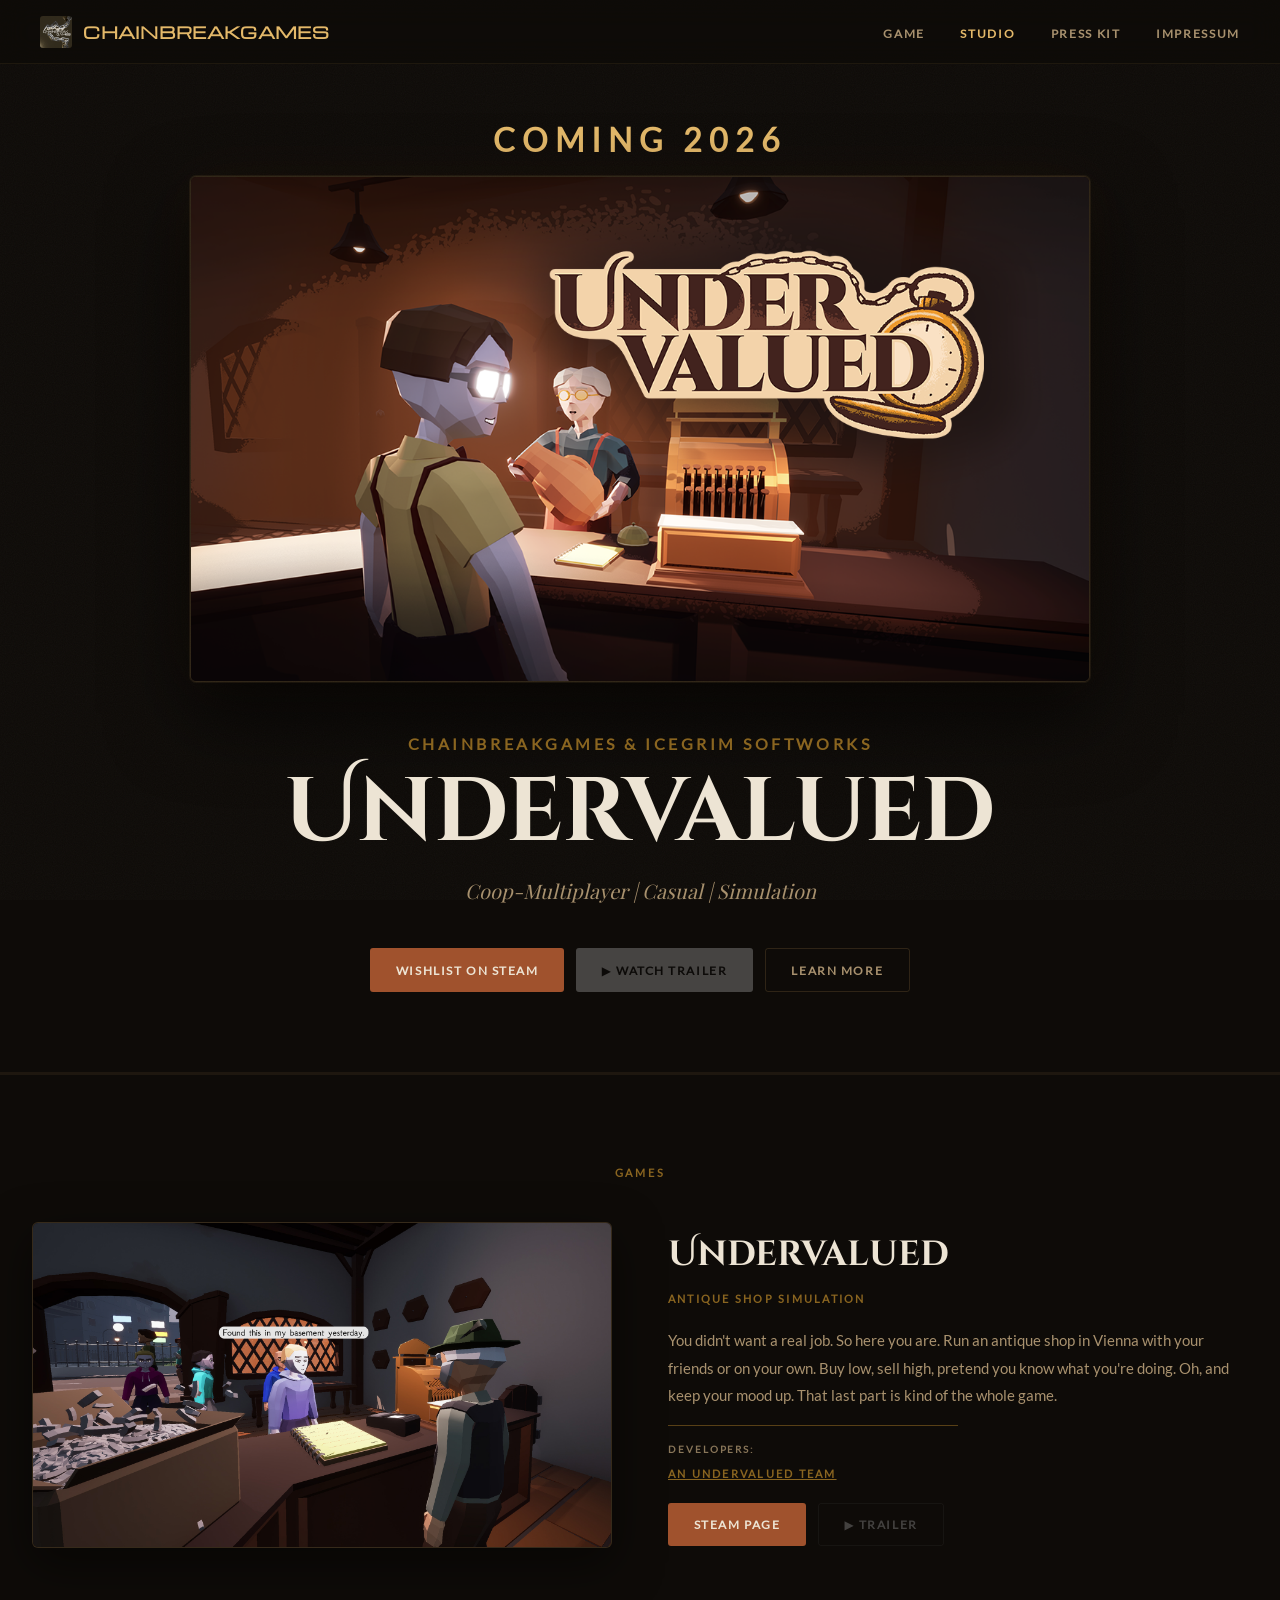
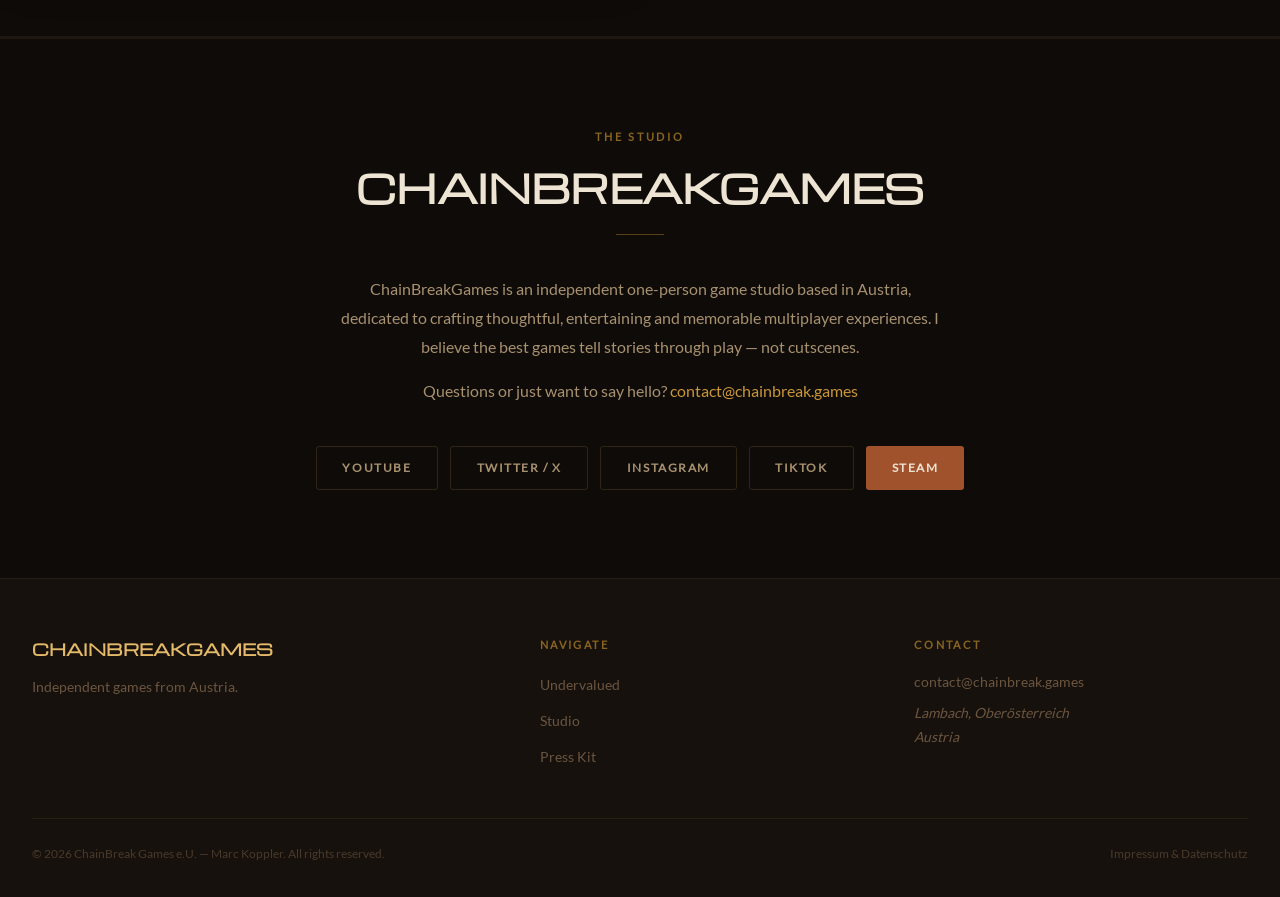
==== commit 6d87f649: "Add sitemap" ====
--- a/index.html
+++ b/index.html
@@ -216,7 +216,6 @@
         <li><a href="#game">Undervalued</a></li>
         <li><a href="#about">Studio</a></li>
         <li><a href="presskit.html">Press Kit</a></li>
-        <li><a href="#">Steam</a></li>
       </ul>
     </div>
 
--- a/css/style.css
+++ b/css/style.css
@@ -33,12 +33,38 @@
     filter: grayscale(100%);
 }
 
+/* Firefox */
+* {
+  scrollbar-width: thin;
+  scrollbar-color: rgba(120, 120, 120, 0.35) transparent;
+}
+
+/* Chrome, Edge, Safari */
+*::-webkit-scrollbar {
+  width: 8px;
+  height: 8px;
+}
+
+*::-webkit-scrollbar-track {
+  background: transparent;
+}
+
+*::-webkit-scrollbar-thumb {
+  background-color: rgba(120, 120, 120, 0.35);
+  border-radius: 10px;
+  border: 2px solid transparent; /* makes it look thinner/softer */
+  background-clip: padding-box;
+}
+
+*::-webkit-scrollbar-thumb:hover {
+  background-color: rgba(120, 120, 120, 0.5);
+}
+
 
 /* ── TOKENS ────────────────────────────────────────── */
 :root {
-  /* TODO: swap font names after replacing imports above */
-  --font-display: 'Display-Font', Georgia, serif;   /* DISPLAY_FONT */
-  --font-body:    'Body-Font', system-ui, sans-serif;        /* BODY_FONT    */
+  --font-display: 'Display-Font', Georgia, serif;
+  --font-body:    'Body-Font', system-ui, sans-serif;
 
   /* Dark antique palette */
   --bg-base:       #0E0B08;
@@ -396,7 +422,7 @@
 /* ── GAME SECTION ───────────────────────────────────── */
 .game__screenshots {
   position: relative;
-  overflow: hidden;  /* this must be here and must actually clip */
+  overflow: hidden;
   cursor: default;
   width: 100%;
   transition: transform 0.2s ease;
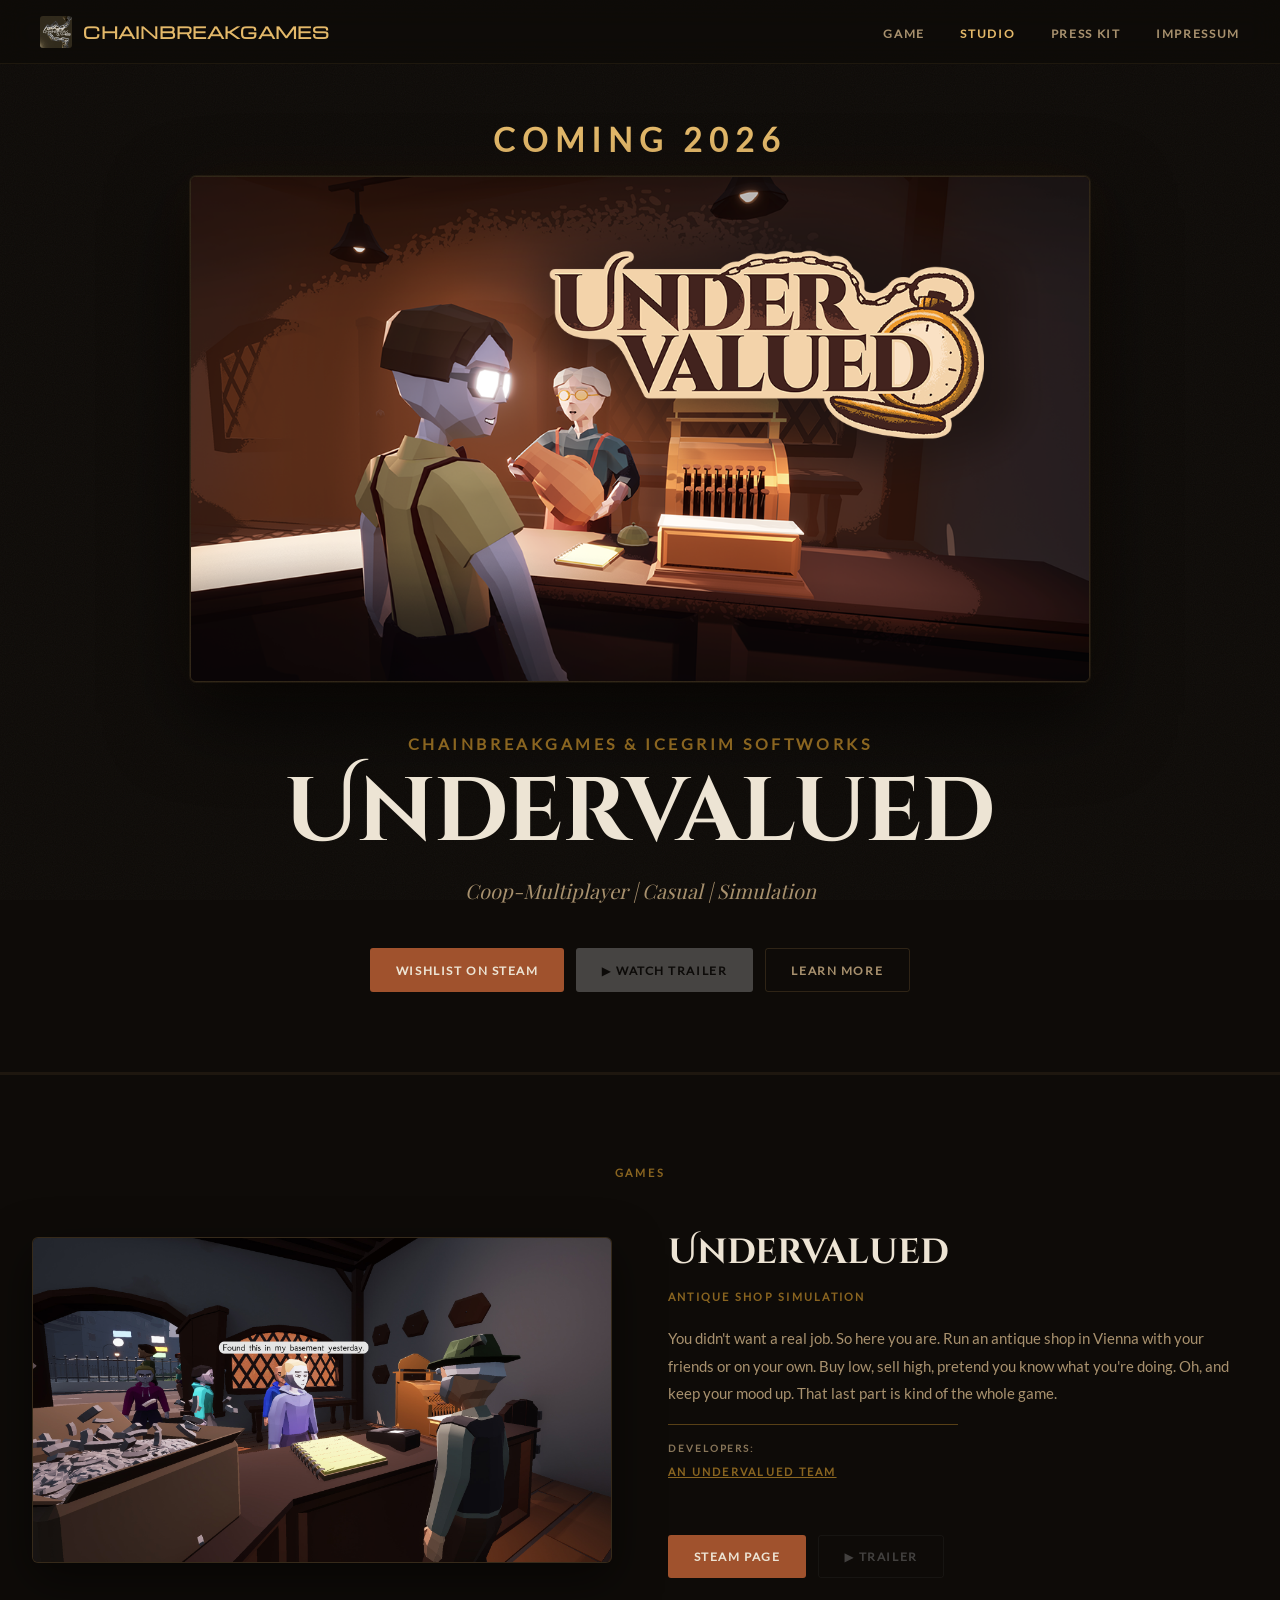
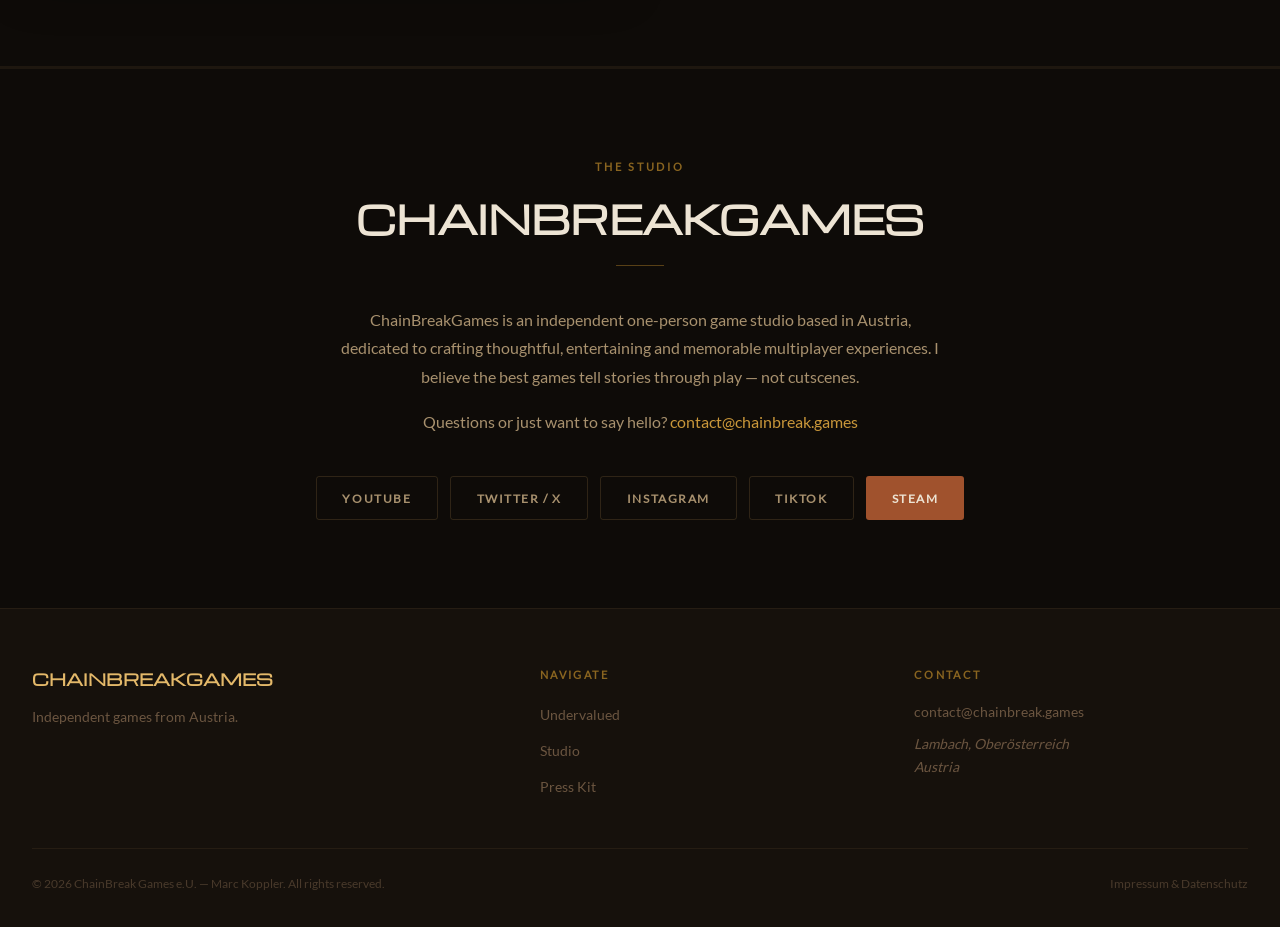
==== commit 0b8ed090: "Minor fixes" ====
--- a/index.html
+++ b/index.html
@@ -143,8 +143,17 @@
           Oh, and keep your mood up. That last part is kind of the whole game.
         </p>
         <div class="divider-small"></div>
-        <p class="game__dev">Developers:</p>
-        <p class="game__team">An Undervalued Team</p>
+        <div class="game__team-wrapper">
+          <p class="game__dev">Developers:</p>
+          <div class="game__team">An Undervalued Team</div>
+
+          <div class="game__team-members">
+              Philipp Kollau<br>
+              Marc Koppler<br>
+              Tobias Mayer<br>
+              Kai Mezger
+          </div>
+      </div>
         <div class="game__ctas">
           <a href="https://store.steampowered.com/app/4747920/Undervalued" class="btn btn--steam">
             Steam Page
--- a/css/style.css
+++ b/css/style.css
@@ -552,31 +552,36 @@
   margin-bottom: 1.2rem;
 }
 
-.game__team::after {
-    content: "Philipp Kollau\AMarc Koppler\ATobias Mayer\AKai Mezger";
-    white-space: pre;
-
-    position: absolute;
-    top: 0;
-    left: 175%;
-    transform: translateY(-50%);
+.game__team-members {
+    margin-top: 0rem;
+    margin-bottom: 0rem;
 
     padding: 12px 16px;
     border-radius: 8px;
 
     background: rgba(15, 15, 15, 0.95);
     border: 1px solid rgba(194, 140, 77, 0.3);
-
+    color: var(--gold-dim);
+
+    transition:
+        max-height 0.25s ease,
+        opacity 0.25s ease,
+        margin 0.25s ease;
+
+    max-height: 0;
+    overflow: hidden;
     opacity: 0;
-    visibility: hidden;
-    text-align: center;
-    transition: all 0.2s ease;
-}
-
-.game__team:hover::after {
+
+    margin-top: 0;
+    margin-bottom: 0;
+}
+
+.game__team-members.open {
+    max-height: 200px;
     opacity: 1;
-    visibility: visible;
-    transform: translateY(0);
+
+    margin-top: 0.75rem;
+    margin-bottom: 1.5rem;
 }
 
 .game__title {
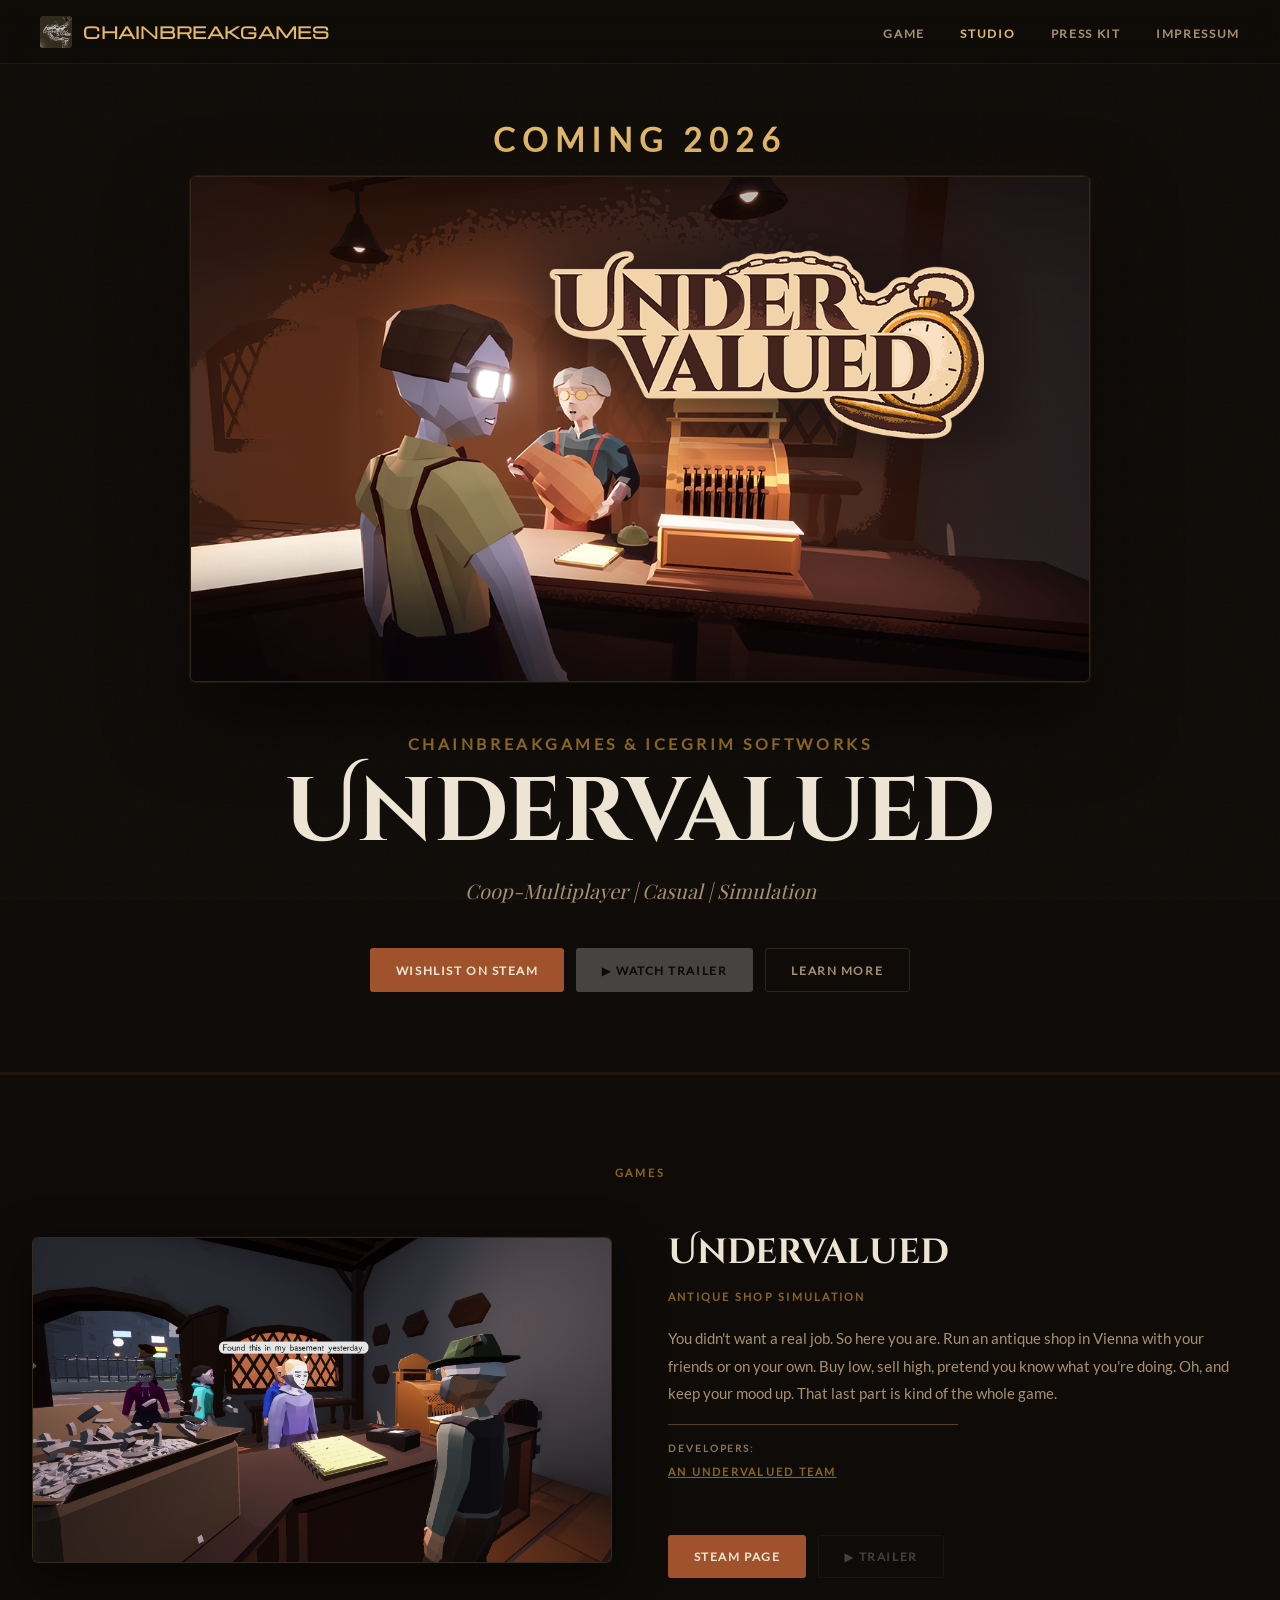
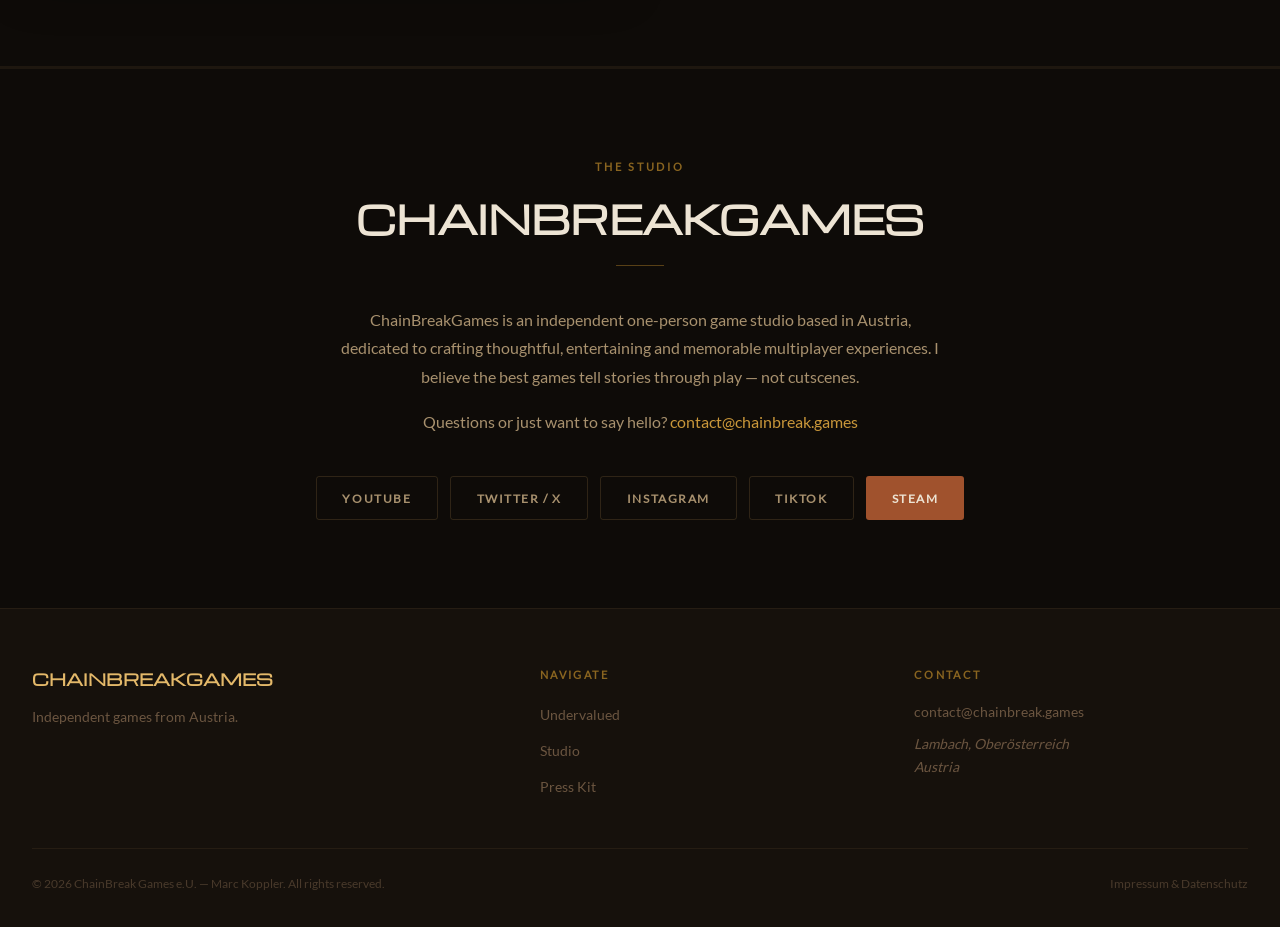
==== commit 649335ad: "Adjust formatting + asset compression" ====
--- a/index.html
+++ b/index.html
@@ -46,7 +46,7 @@
       "@type": "Organization",
       "name": "ChainBreak Games e.U.",
       "url": "https://chainbreak.games",
-      "logo": "https://chainbreak.games/assets/ChainBreakGames/cbg-logo.png",
+      "logo": "https://chainbreak.games/assets/ChainBreakGames/cbg-logo.jpg",
       "contactPoint": { "@type": "ContactPoint", "email": "contact@chainbreak.games" },
       "address": { "@type": "PostalAddress", "addressLocality": "Lambach", "addressCountry": "AT" }
     }
@@ -54,8 +54,8 @@
   </script>
 
   <!-- Icons -->
-  <link rel="icon"             type="image/png" sizes="32x32" href="assets/ChainBreakGames/cbg-logo-simple.png" />
-  <link rel="apple-touch-icon"                               href="assets/ChainBreakGames/cbg-logo-simple.png" />
+  <link rel="icon"             type="image/png" sizes="32x32" href="assets/ChainBreakGames/cbg-logo-simple.jpg" />
+  <link rel="apple-touch-icon"                               href="assets/ChainBreakGames/cbg-logo-simple.jpg" />
 
   <link rel="stylesheet" href="css/style.css" />
 </head>
@@ -67,7 +67,7 @@
 ══════════════════════════════════ -->
 <nav class="nav" aria-label="Main navigation">
   <a href="index.html" class="nav__logo" aria-label="ChainBreakGames — home">
-    <img src="assets/ChainBreakGames/cbg-logo.png" alt="" class="nav__logo-img"
+    <img src="assets/ChainBreakGames/cbg-logo.jpg" alt="" class="nav__logo-img"
          onerror="this.outerHTML='<div class=\'nav__logo-img nav__logo-img--fallback\'>CBG</div>'" />
     <span class="nav__logo-text company-name">CHAINBREAKGAMES</span>
   </a>
--- a/css/style.css
+++ b/css/style.css
@@ -388,7 +388,7 @@
 
 .section__title {
   font-family: var(--font-display);
-  font-size: clamp(1.6rem, 3vw, 2.4rem);
+  font-size: clamp(1.4rem, 3vw, 2.4rem);
   font-weight: 600;
   color: var(--text-primary);
   text-align: center;
@@ -444,7 +444,7 @@
 
 .game__screenshot-arrow {
   display: flex;
-  padding: 0 0 2px 0;
+  padding: 0 0 0.25rem 0;
   position: absolute;
   top: 50%;
   transform: translateY(-50%);
@@ -559,7 +559,9 @@
     padding: 12px 16px;
     border-radius: 8px;
 
-    background: rgba(15, 15, 15, 0.95);
+    text-align: center;
+
+    background: rgba(15, 15, 15, 0.5);
     border: 1px solid rgba(194, 140, 77, 0.3);
     color: var(--gold-dim);
 
@@ -578,7 +580,7 @@
 
 .game__team-members.open {
     max-height: 200px;
-    opacity: 1;
+    opacity: 0.9;
 
     margin-top: 0.75rem;
     margin-bottom: 1.5rem;
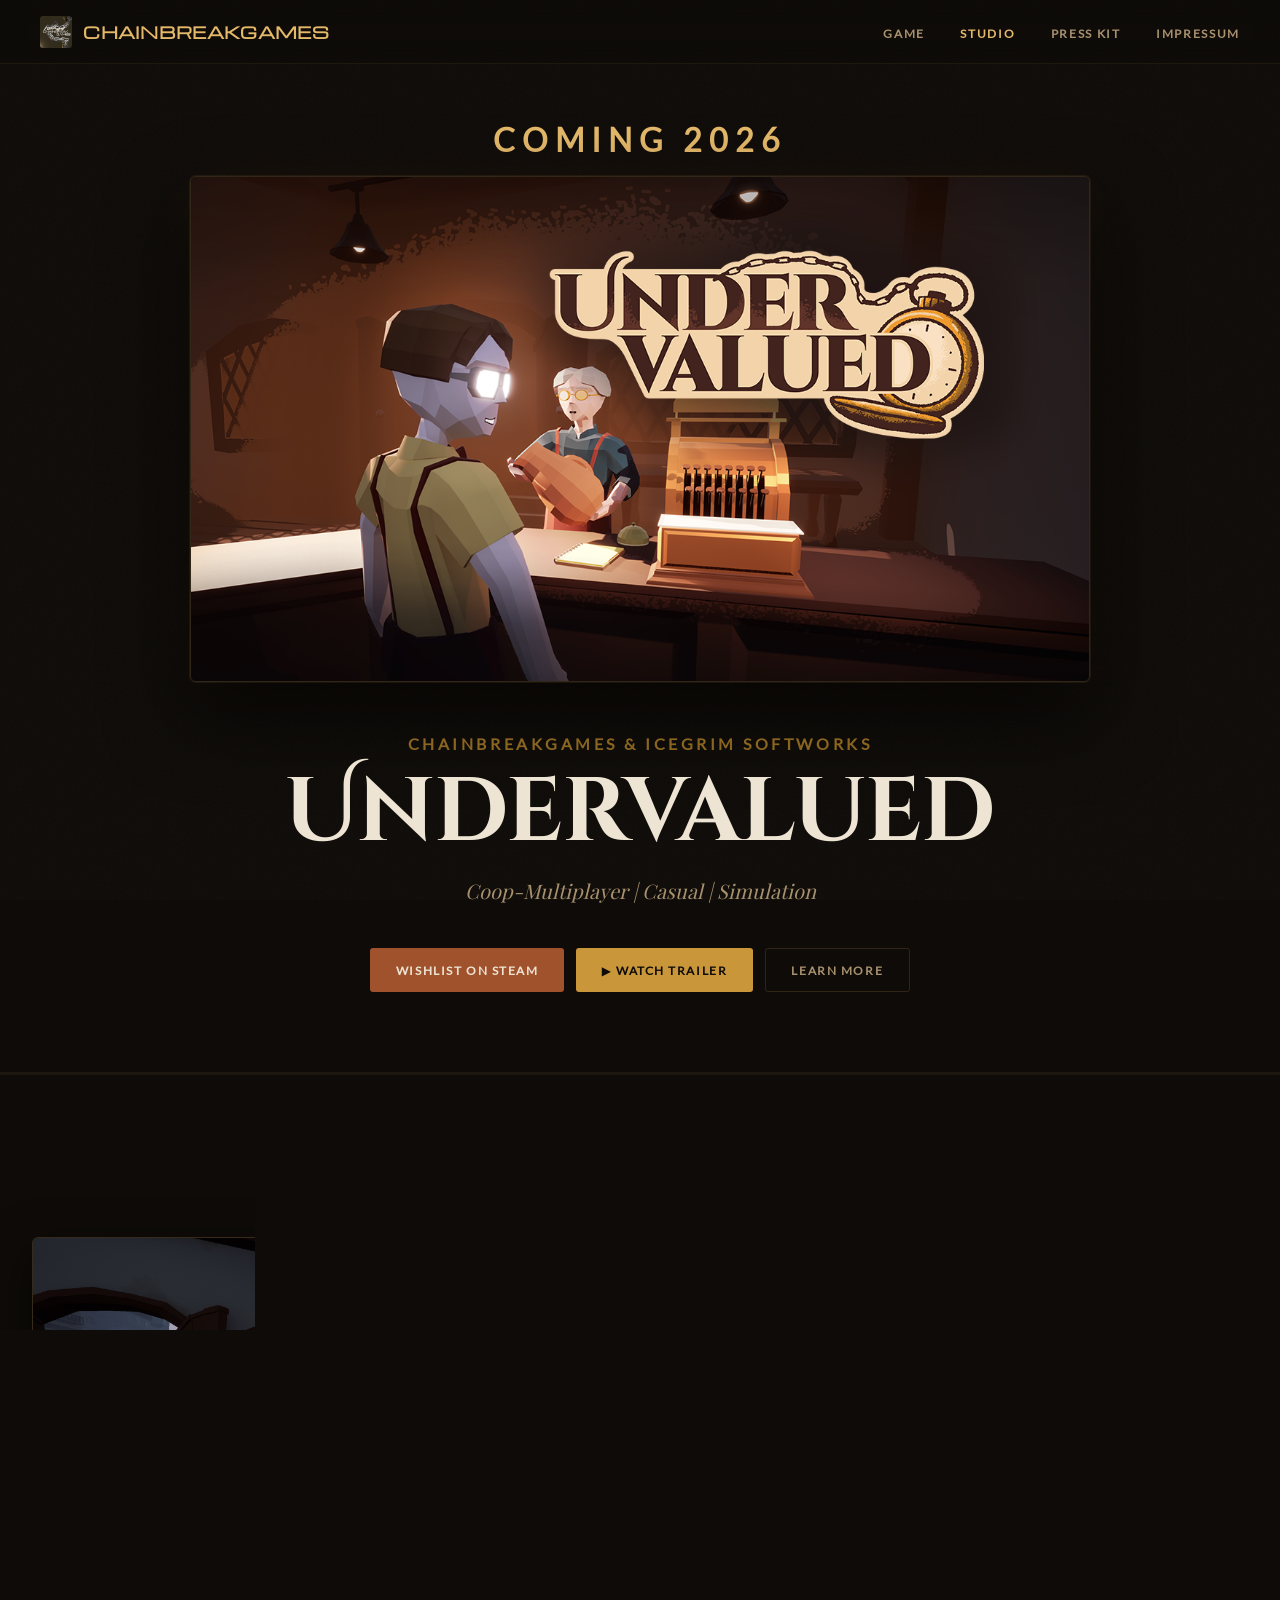
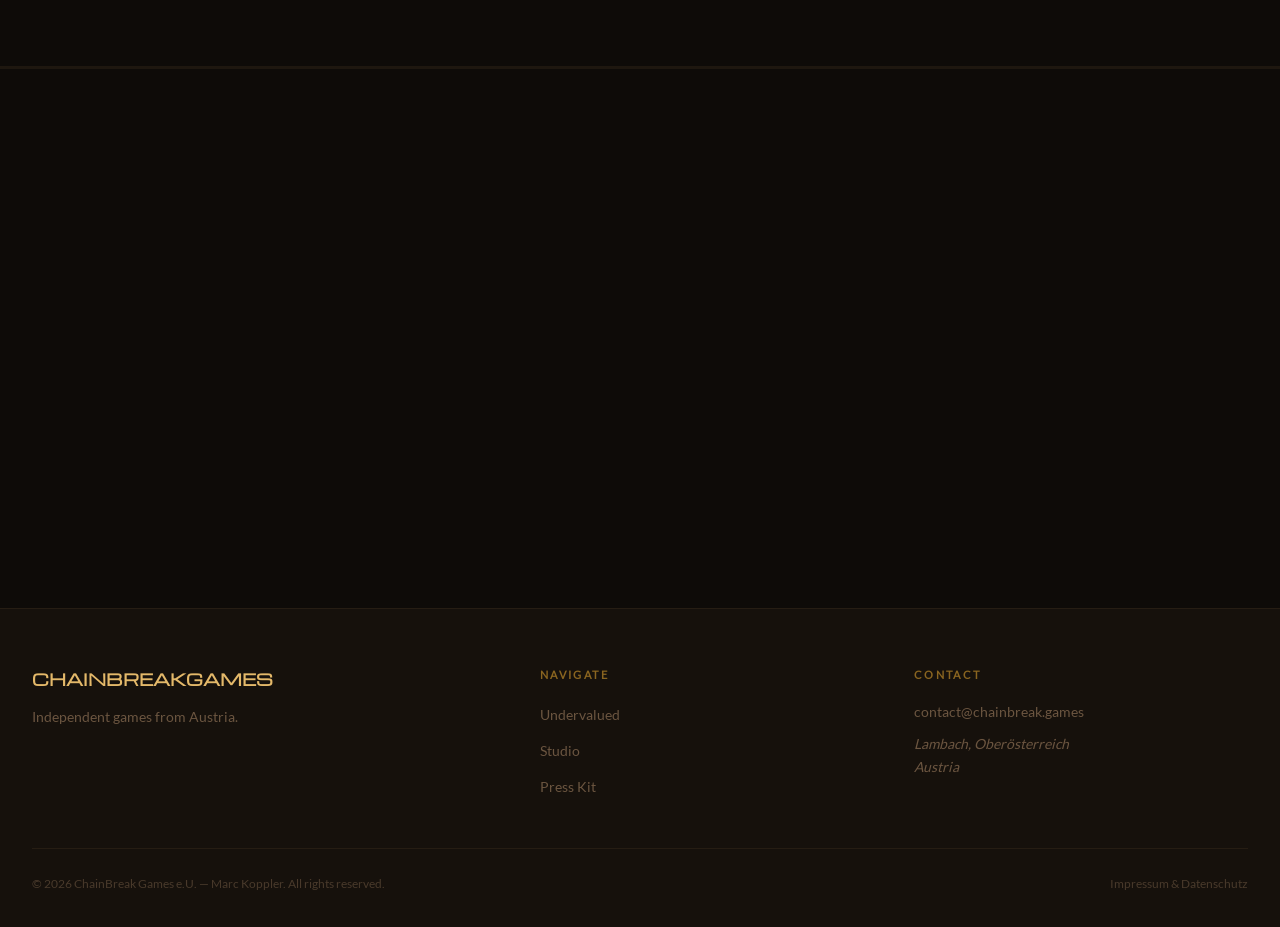
==== commit 47499bd0: "Add Trailer" ====
--- a/index.html
+++ b/index.html
@@ -106,7 +106,7 @@
       <a href="https://store.steampowered.com/app/4747920/Undervalued" class="btn btn--steam">
         Wishlist on Steam
       </a>
-      <a href="#" class="btn btn--primary disabled">
+      <a href="https://www.youtube.com/watch?v=PD2pXLLwD0I" class="btn btn--primary" target="_blank" rel="noopener noreferrer">
         ▶ Watch Trailer
       </a>
       <a href="#game" class="btn btn--ghost">
@@ -158,7 +158,9 @@
           <a href="https://store.steampowered.com/app/4747920/Undervalued" class="btn btn--steam">
             Steam Page
           </a>
-          <a href="#" class="btn btn--ghost disabled">▶ Trailer</a>
+          <a href="https://www.youtube.com/watch?v=PD2pXLLwD0I" class="btn btn--ghost" target="_blank" rel="noopener noreferrer">
+            ▶ Trailer
+          </a>
         </div>
       </div>
     </div>
